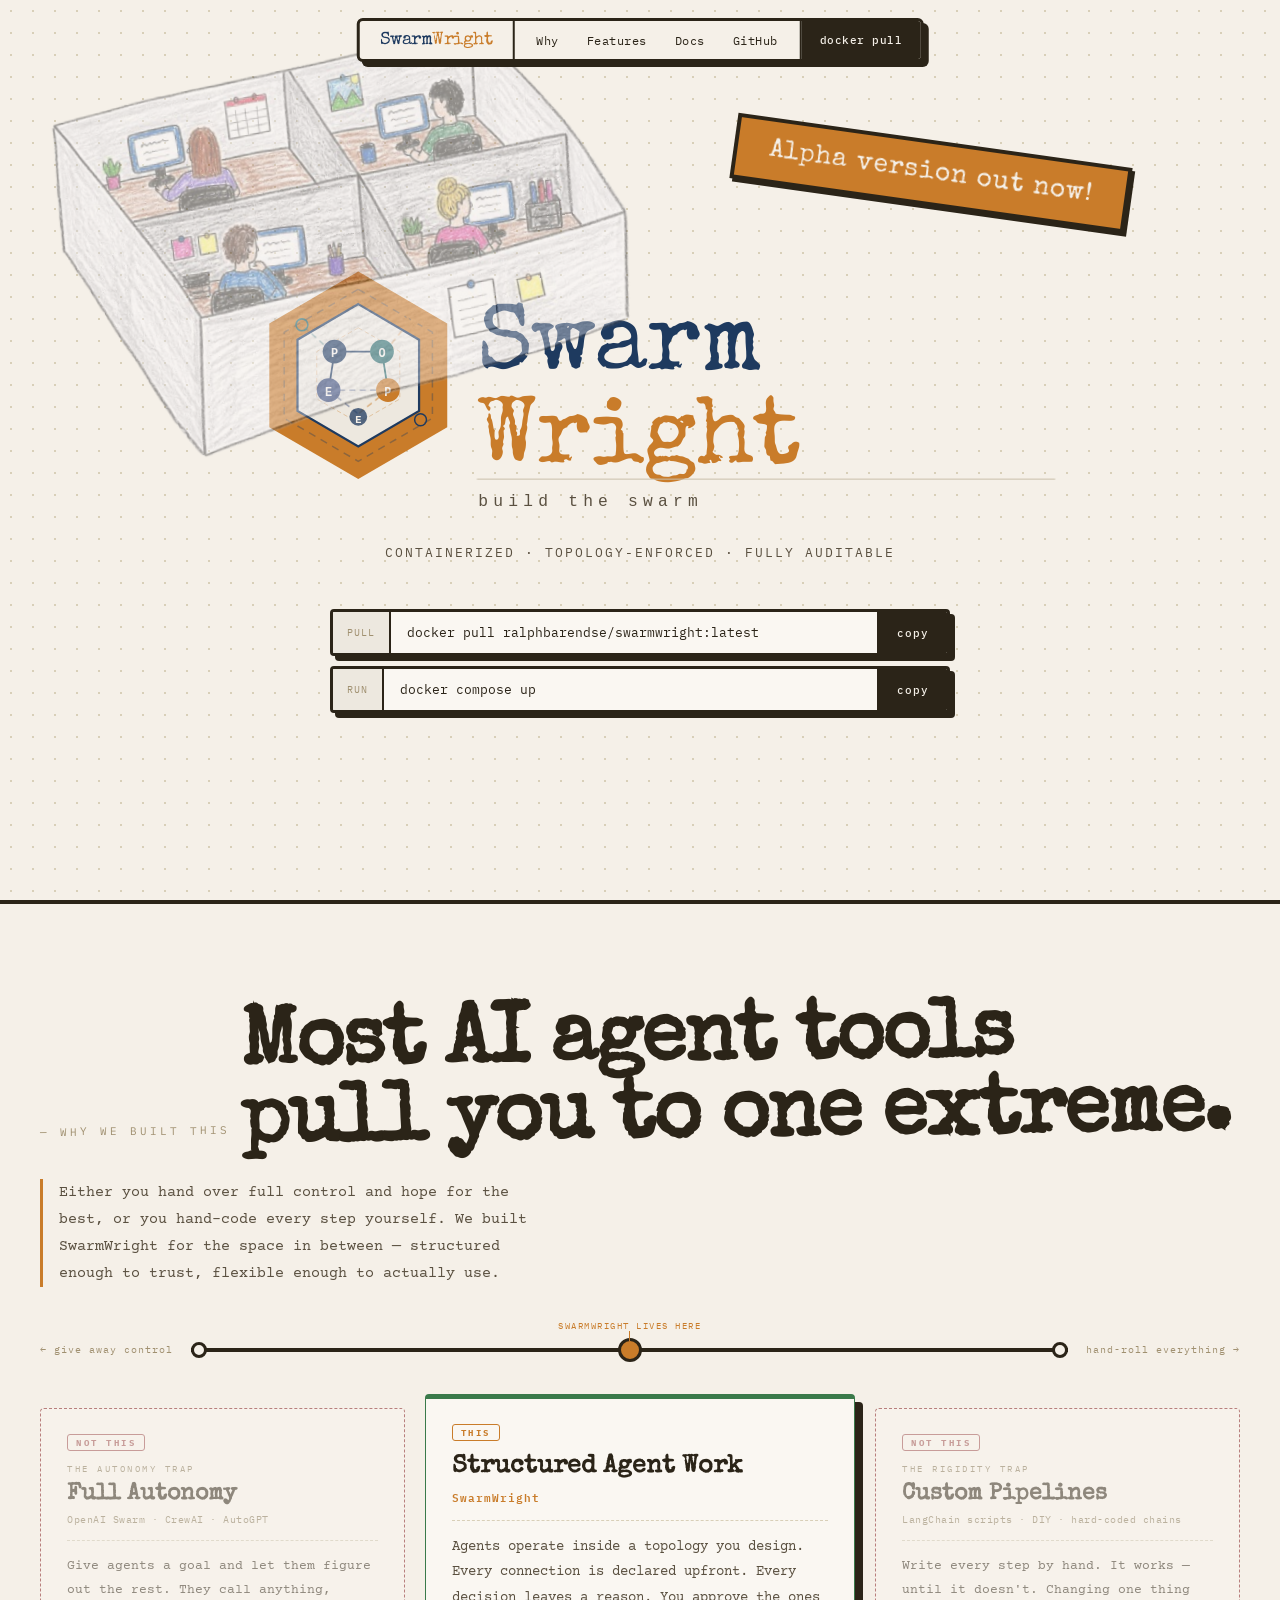
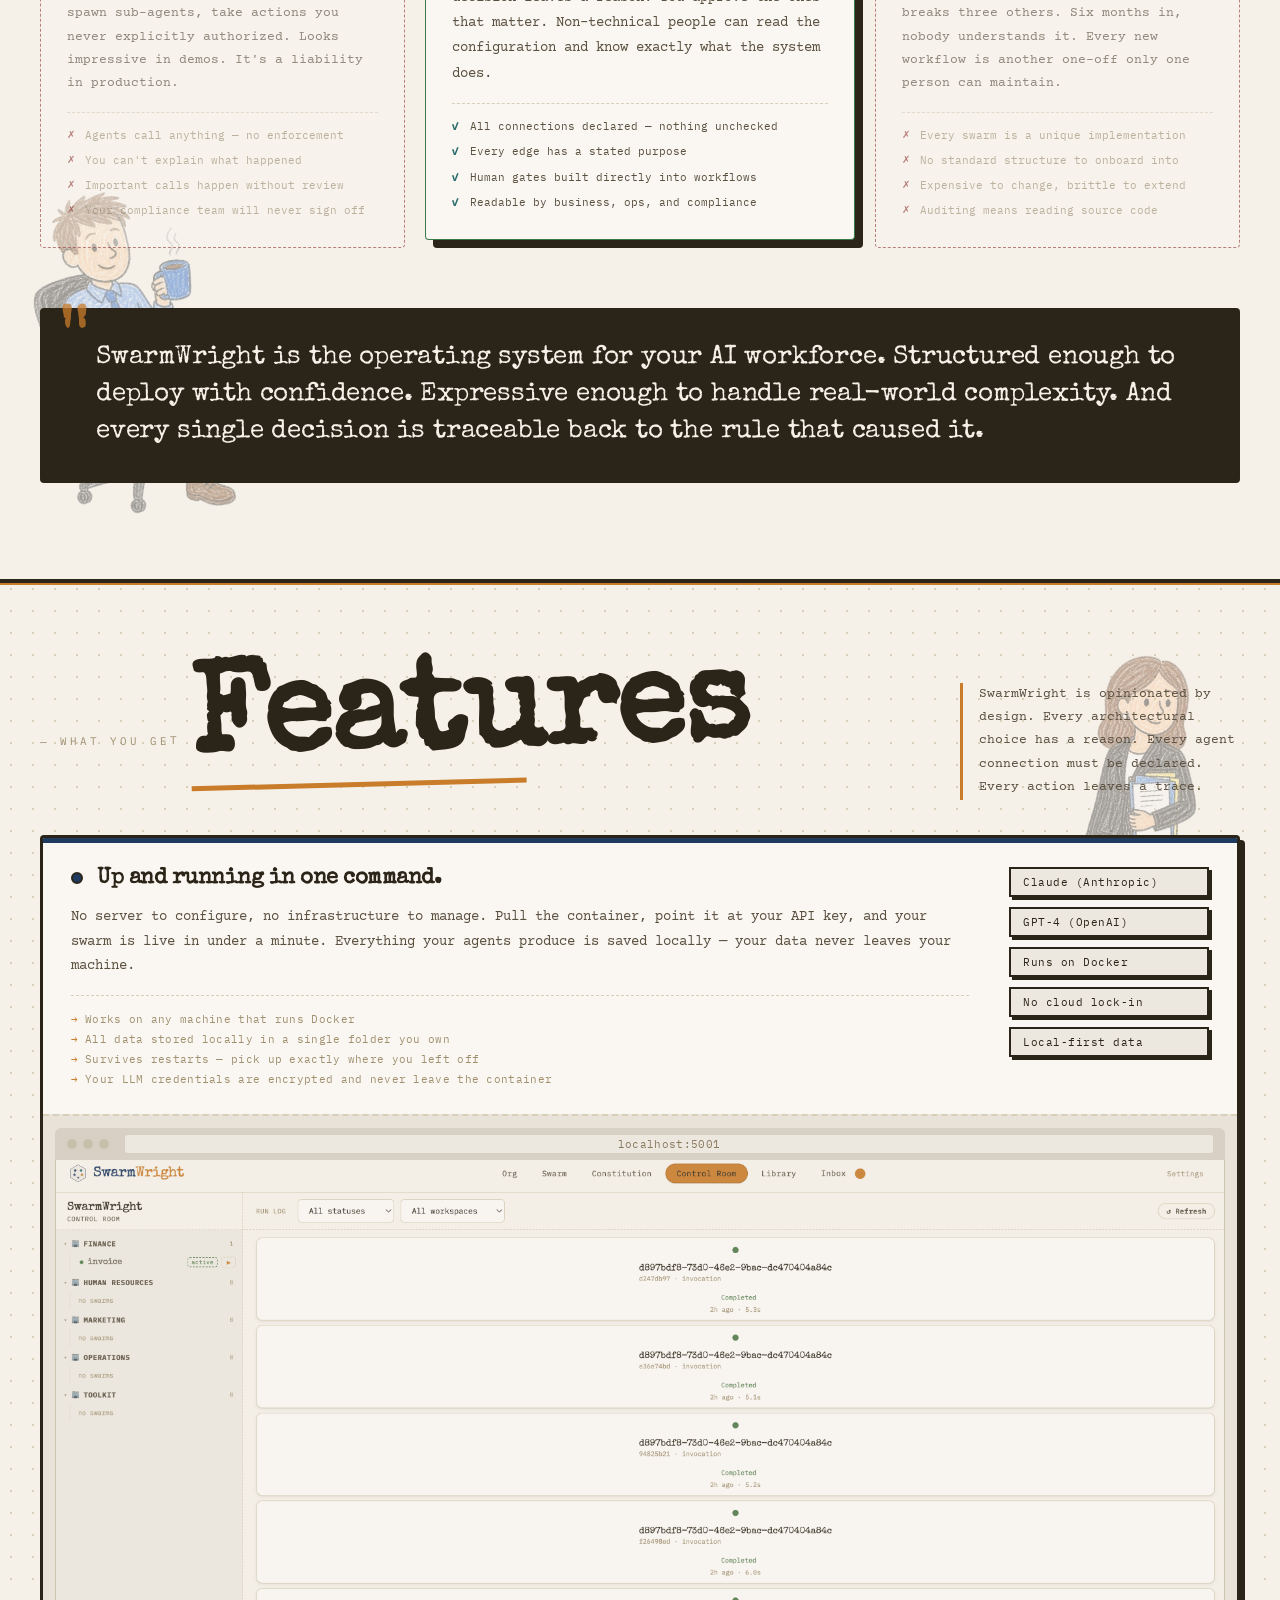
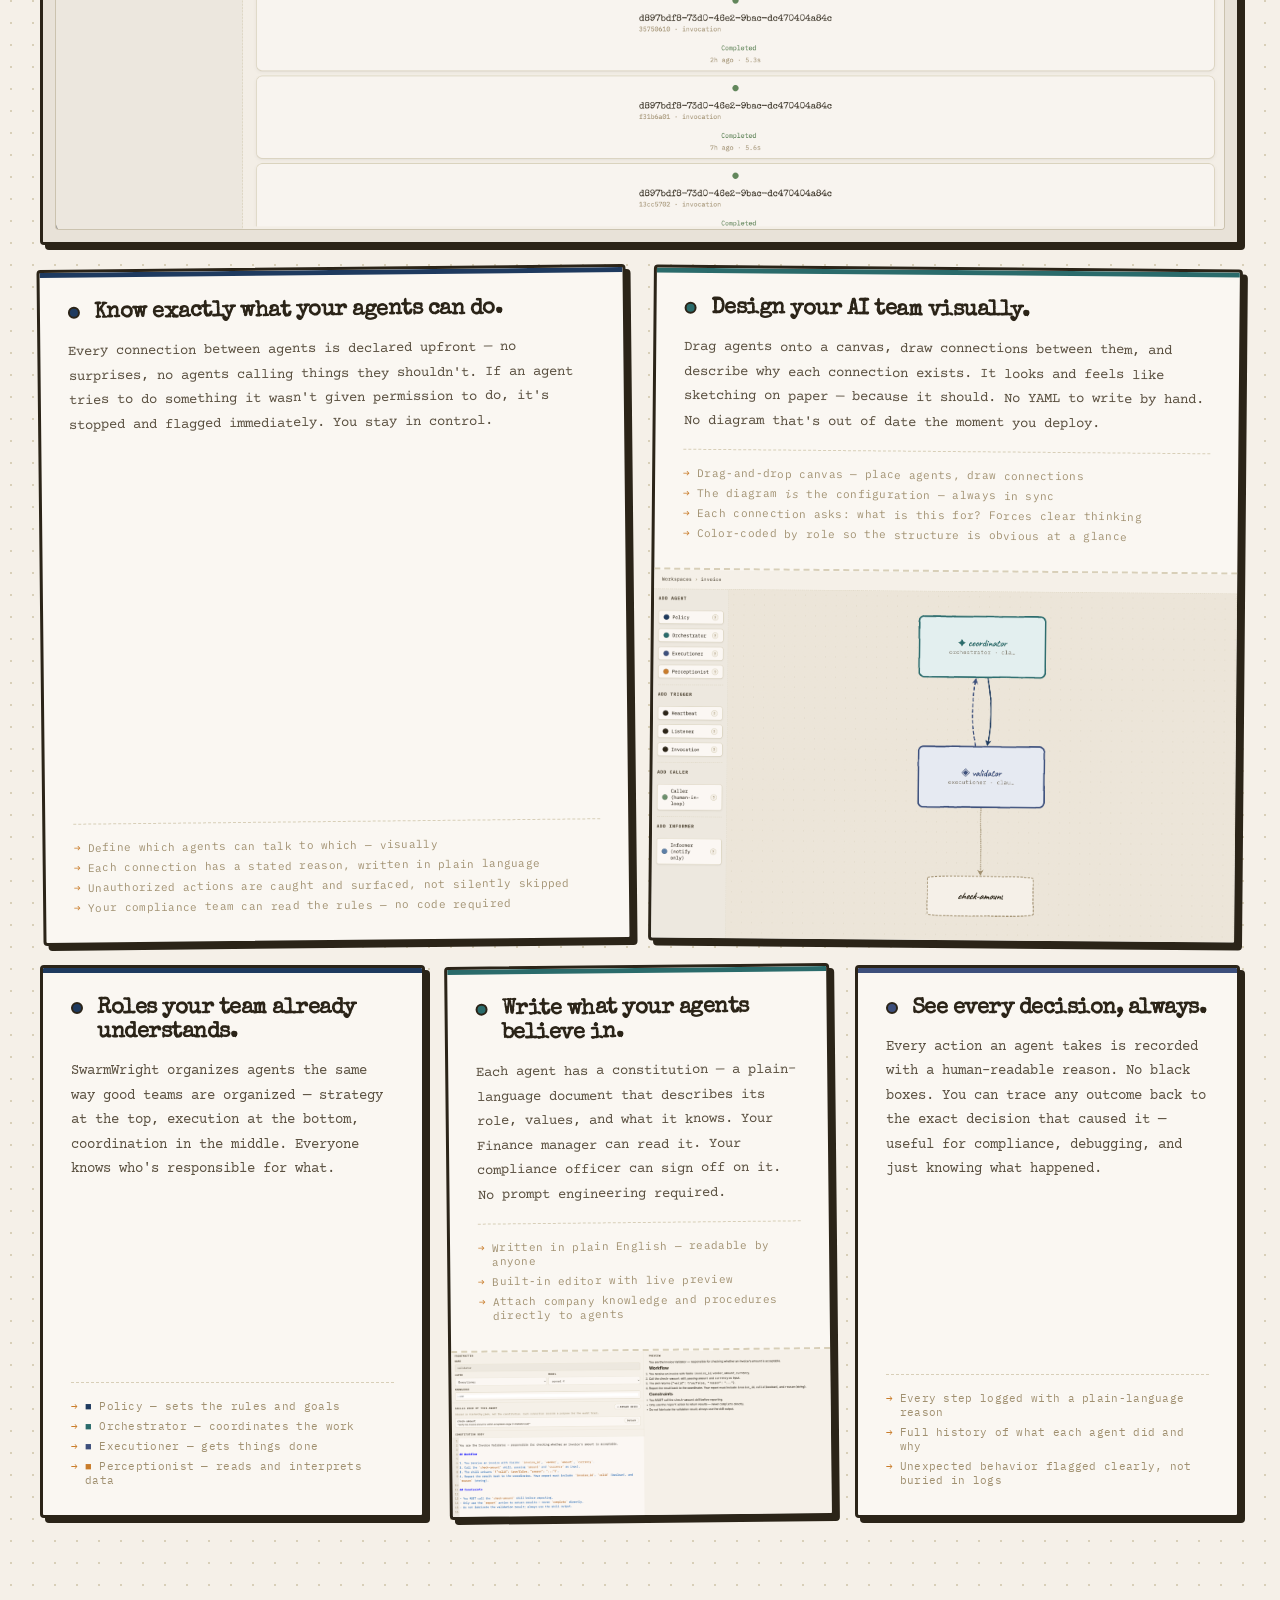
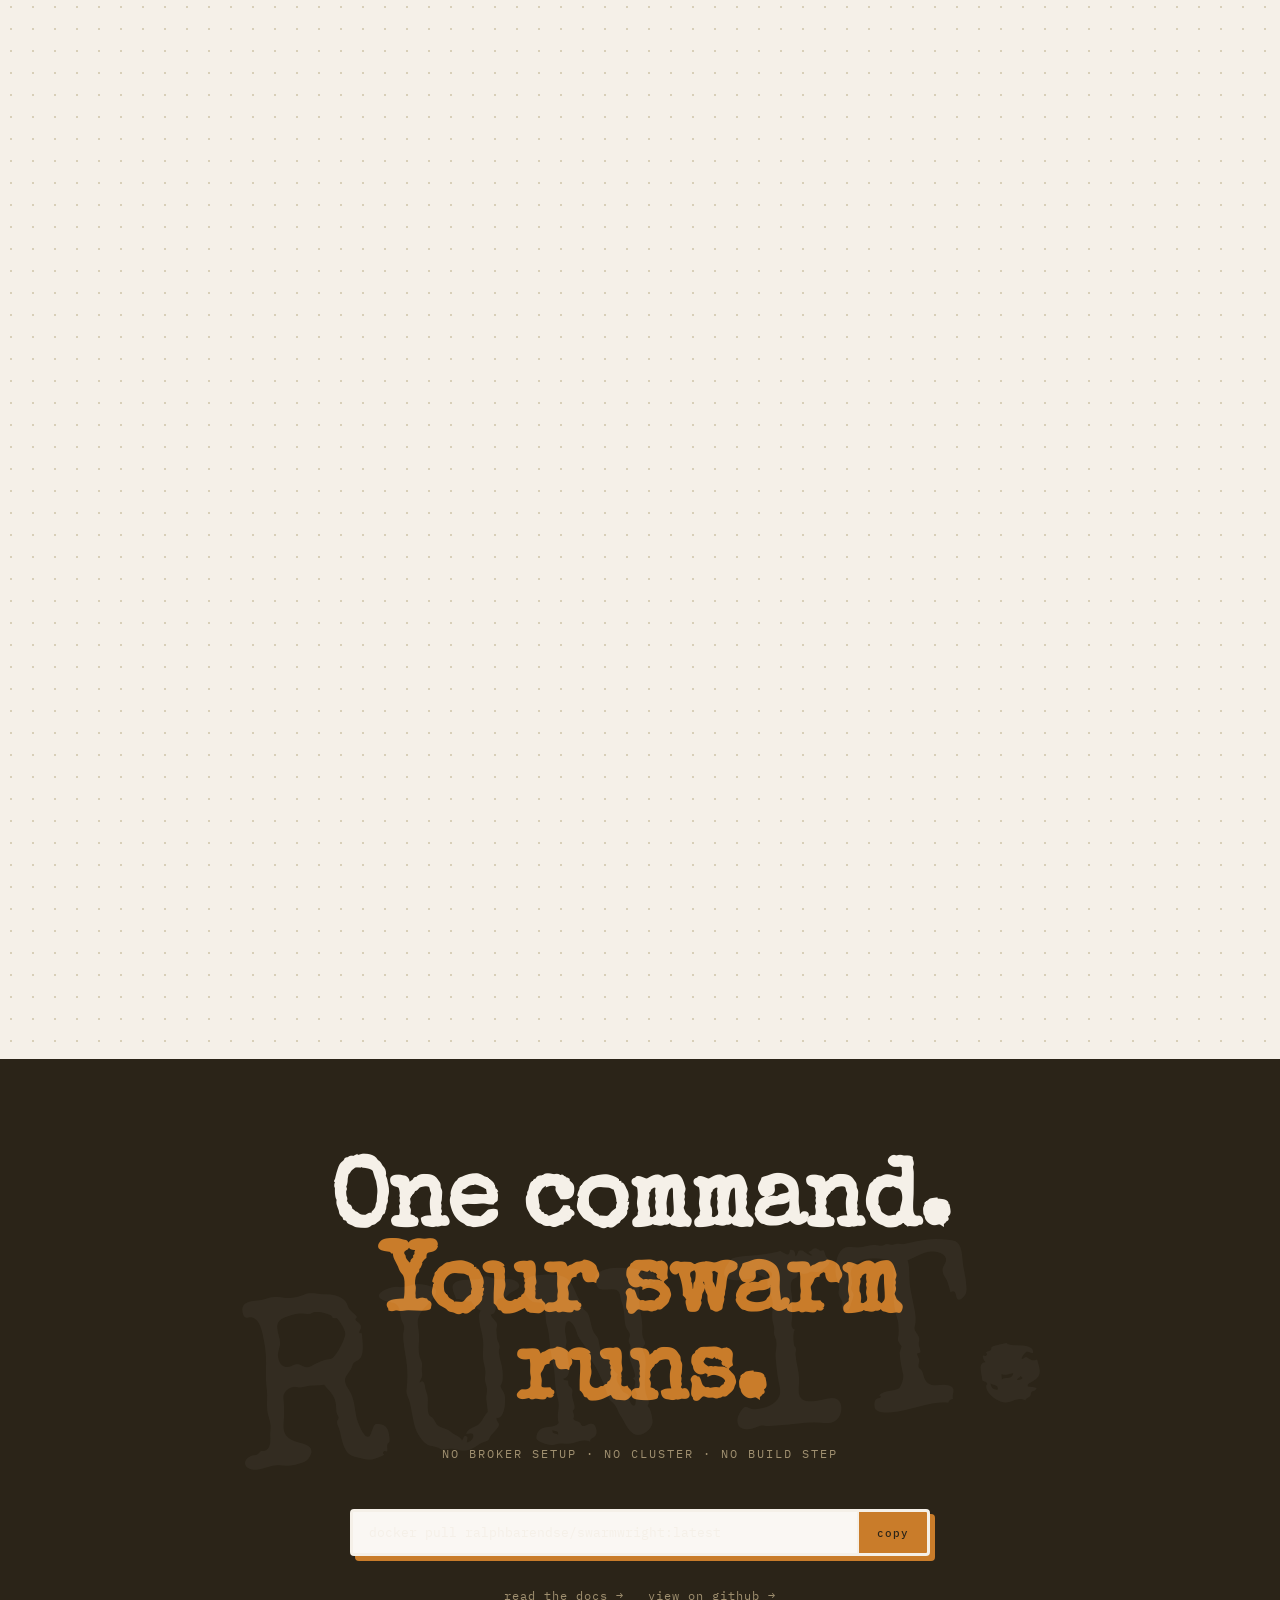
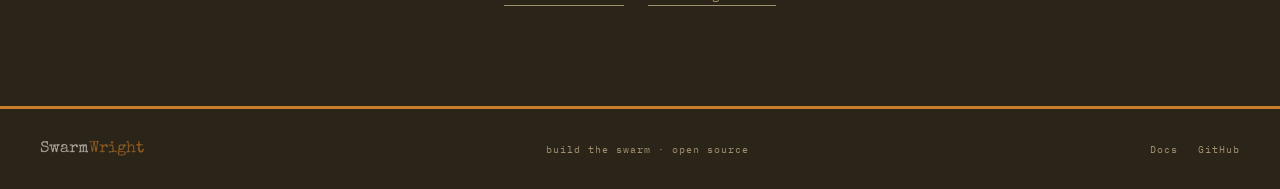
==== landingpage_swarmwright/index.html @ 3555fce5 "Add website links to README, update canonical URLs to swarmwright.com" ====
<!DOCTYPE html>
<html lang="en">
<head>
  <meta charset="UTF-8">
  <meta name="viewport" content="width=device-width, initial-scale=1.0">
  <title>SwarmWright — Build the Swarm</title>
  <meta name="description" content="SwarmWright is a self-hosted multi-agent AI platform with topology-enforced agent graphs, human-in-the-loop approvals, and full audit trails. One Docker command to get started.">

  <!-- Canonical -->
  <link rel="canonical" href="https://www.swarmwright.com/">

  <!-- Open Graph -->
  <meta property="og:type" content="website">
  <meta property="og:url" content="https://www.swarmwright.com/">
  <meta property="og:title" content="SwarmWright — Build the Swarm">
  <meta property="og:description" content="Self-hosted multi-agent AI orchestration. Topology-enforced, fully auditable, human-in-the-loop. One Docker command to get started.">
  <meta property="og:image" content="https://raw.githubusercontent.com/ralphbarendse/swarmwright/main/banner.png">

  <!-- Twitter Card -->
  <meta name="twitter:card" content="summary_large_image">
  <meta name="twitter:title" content="SwarmWright — Build the Swarm">
  <meta name="twitter:description" content="Self-hosted multi-agent AI orchestration. Topology-enforced, fully auditable, human-in-the-loop. One Docker command to get started.">
  <meta name="twitter:image" content="https://raw.githubusercontent.com/ralphbarendse/swarmwright/main/banner.png">

  <!-- Structured data -->
  <script type="application/ld+json">
  {
    "@context": "https://schema.org",
    "@type": "SoftwareApplication",
    "name": "SwarmWright",
    "applicationCategory": "DeveloperApplication",
    "operatingSystem": "Linux, macOS, Windows",
    "description": "Self-hosted multi-agent AI orchestration platform with topology-enforced agent graphs, human-in-the-loop approvals, and full audit trails.",
    "url": "https://github.com/ralphbarendse/swarmwright",
    "offers": { "@type": "Offer", "price": "0", "priceCurrency": "USD" }
  }
  </script>

  <link rel="icon" type="image/x-icon" href="favicon.ico">
  <link rel="icon" type="image/svg+xml" href="favicon.svg">
  <link rel="stylesheet" href="style.css">
</head>
<body>

<!-- ── Floating Navbar ──────────────────────────────────────────────── -->
<nav class="navbar" id="navbar">
  <div class="nav-logo">Swarm<span>Wright</span></div>
  <div class="nav-links">
    <a href="#why">Why</a>
    <a href="#features">Features</a>
    <a href="docs.html">Docs</a>
    <a href="https://github.com/ralphbarendse/swarmwright" target="_blank">GitHub</a>
  </div>
  <div class="nav-cta">
    <button class="btn-nav" id="nav-pull-btn">docker pull</button>
  </div>
</nav>

<!-- ── Hero ─────────────────────────────────────────────────────────── -->
<section class="hero" id="top">

  <!-- Crayon office worker — hero -->
  <img class="section-char char-hero" src="img/crayon-1.png" alt="" aria-hidden="true">

  <div class="hero-stamp">Alpha version out now!</div>

  <!-- Animated Logo (inline from swarmwright_logo_animated.html) -->
  <div class="hero-logo">
    <svg width="100%" viewBox="0 0 580 200" xmlns="http://www.w3.org/2000/svg" overflow="visible">

      <!-- Emblem group centered at 100,100 -->
      <g transform="translate(100,100)">
        <polygon class="hex-glow" points="0,-70 60,-35 60,35 0,70 -60,35 -60,-35" fill="#c97c2a"/>
        <polygon class="hex-outer" points="0,-58 50,-29 50,29 0,58 -50,29 -50,-29" fill="none" stroke="#1e3a5f" stroke-width="1" stroke-dasharray="5 4" opacity="0.35"/>
        <polygon points="0,-48 41,-24 41,24 0,48 -41,24 -41,-24" fill="#ede8df" stroke="#1e3a5f" stroke-width="1.5"/>
        <polygon class="hex-inner" points="0,-32 28,-16 28,16 0,32 -28,16 -28,-16" fill="none" stroke="#c97c2a" stroke-width="0.6" stroke-dasharray="3 2" opacity="0.4"/>

        <!-- Solid authority edges -->
        <line class="edge-solid e1" x1="-16" y1="-16" x2="16" y2="-16" stroke="#1e3a5f" stroke-width="1.2"/>
        <line class="edge-solid e2" x1="-16" y1="-16" x2="-20" y2="10" stroke="#1e3a5f" stroke-width="1.2"/>
        <line class="edge-solid e3" x1="16" y1="-16" x2="20" y2="10" stroke="#2a6b6b" stroke-width="1.2"/>
        <!-- Dashed consultation edges -->
        <line class="edge-dashed e4" x1="-20" y1="10" x2="20" y2="10" stroke="#3d4f7c" stroke-width="0.8"/>
        <line class="edge-dashed e5" x1="-20" y1="10" x2="0" y2="26" stroke="#3d4f7c" stroke-width="0.8"/>
        <line class="edge-dashed e6" x1="20" y1="10" x2="0" y2="26" stroke="#c97c2a" stroke-width="0.8"/>
        <line class="edge-dashed e7" x1="18" y1="-16" x2="36" y2="-38" stroke="#c97c2a" stroke-width="0.7" opacity="0.6"/>
        <line class="edge-dashed e8" x1="-18" y1="-16" x2="-36" y2="-32" stroke="#2a6b6b" stroke-width="0.7" opacity="0.6"/>

        <!-- Agent nodes -->
        <g><circle class="node-ring" cx="-16" cy="-16" r="8" fill="#1e3a5f"/>
        <text x="-16" y="-12" text-anchor="middle" fill="#f5f0e8" font-size="8" font-family="'Courier New',monospace" font-weight="700">P</text></g>

        <g><circle class="node-ring" cx="16" cy="-16" r="8" fill="#2a6b6b"/>
        <text x="16" y="-12" text-anchor="middle" fill="#f5f0e8" font-size="8" font-family="'Courier New',monospace" font-weight="700">O</text></g>

        <g><circle class="node-ring" cx="-20" cy="10" r="8" fill="#3d4f7c"/>
        <text x="-20" y="14" text-anchor="middle" fill="#f5f0e8" font-size="8" font-family="'Courier New',monospace" font-weight="700">E</text></g>

        <g><circle class="node-ring" cx="20" cy="10" r="8" fill="#c97c2a"/>
        <text x="20" y="14" text-anchor="middle" fill="#f5f0e8" font-size="8" font-family="'Courier New',monospace" font-weight="700">P</text></g>

        <g><circle class="node-ring" cx="0" cy="28" r="6" fill="#1e3a5f" opacity="0.75"/>
        <text x="0" y="32" text-anchor="middle" fill="#f5f0e8" font-size="7" font-family="'Courier New',monospace" font-weight="700">E</text></g>

        <!-- Satellite nodes -->
        <circle class="satellite" cx="38" cy="-40" r="5" fill="none" stroke="#c97c2a" stroke-width="1.3"/>
        <circle class="satellite" cx="-38" cy="-34" r="4" fill="none" stroke="#2a6b6b" stroke-width="1.1"/>
        <circle class="satellite" cx="42" cy="30" r="4" fill="none" stroke="#1e3a5f" stroke-width="1"/>
      </g>

      <!-- Wordmark -->
      <text class="text-swarm" x="180" y="95" font-family="'Special Elite','Courier New',serif" font-size="64" fill="#1e3a5f" letter-spacing="-1">Swarm</text>
      <text class="text-wright" x="180" y="158" font-family="'Special Elite','Courier New',serif" font-size="64" fill="#c97c2a" letter-spacing="-1">Wright</text>

      <!-- Divider -->
      <line class="divider-line" x1="180" y1="170" x2="570" y2="170" stroke="#c8bfaa" stroke-width="0.75"/>

      <!-- Tagline -->
      <text class="text-tag" x="181" y="188" font-family="'Courier New',monospace" font-size="11" fill="#5a5040" letter-spacing="3.5">build the swarm</text>

      <!-- Version badge -->

    </svg>
  </div>

  <h1 class="sr-only">SwarmWright — Self-hosted multi-agent AI orchestration</h1>

  <!-- Tagline -->
  <p class="hero-sub">containerized · topology-enforced · fully auditable</p>

  <!-- Docker pull commands -->
  <div class="pull-block">
    <div class="pull-row">
      <span class="pull-label">pull</span>
      <code class="pull-code" id="cmd-pull">docker pull ralphbarendse/swarmwright:latest</code>
      <button class="copy-btn" data-target="cmd-pull">copy</button>
    </div>
    <div class="pull-row">
      <span class="pull-label">run</span>
      <code class="pull-code" id="cmd-run">docker compose up</code>
      <button class="copy-btn" data-target="cmd-run">copy</button>
    </div>
  </div>

</section>

<div class="section-divider"></div>

<!-- ── Why SwarmWright ───────────────────────────────────────────────── -->
<section class="why-section" id="why">
  <!-- Crayon office worker — why section -->
  <img class="section-char char-why" src="img/crayon-2.png" alt="" aria-hidden="true">
  <div class="why-inner">

    <div class="why-header">
      <span class="section-eyebrow">— why we built this</span>
      <h2 class="why-headline">Most AI agent tools<br>pull you to one extreme.</h2>
      <p class="why-intro">Either you hand over full control and hope for the best, or you hand-code every step yourself. We built SwarmWright for the space in between — structured enough to trust, flexible enough to actually use.</p>
    </div>

    <!-- Spectrum indicator -->
    <div class="why-spectrum">
      <span class="spectrum-end-label">← give away control</span>
      <div class="spectrum-track">
        <div class="spectrum-node sn-left"></div>
        <div class="spectrum-node sn-mid">
          <span class="sn-mid-label">SwarmWright lives here</span>
        </div>
        <div class="spectrum-node sn-right"></div>
      </div>
      <span class="spectrum-end-label">hand-roll everything →</span>
    </div>

    <!-- Three-column comparison -->
    <div class="why-cols">

      <div class="why-col why-ghost">
        <div class="why-not-banner">not this</div>
        <div class="why-col-tag">The autonomy trap</div>
        <h3 class="why-col-h">Full Autonomy</h3>
        <div class="why-col-sub">OpenAI Swarm · CrewAI · AutoGPT</div>
        <p class="why-col-p">Give agents a goal and let them figure out the rest. They call anything, spawn sub-agents, take actions you never explicitly authorized. Looks impressive in demos. It's a liability in production.</p>
        <ul class="why-list why-list-bad">
          <li>Agents call anything — no enforcement</li>
          <li>You can't explain what happened</li>
          <li>Important calls happen without review</li>
          <li>Your compliance team will never sign off</li>
        </ul>
      </div>

      <div class="why-col why-us">
        <div class="why-col-tag-us">this</div>
        <h3 class="why-col-h-us">Structured Agent Work</h3>
        <div class="why-col-sub-us">SwarmWright</div>
        <p class="why-col-p-us">Agents operate inside a topology you design. Every connection is declared upfront. Every decision leaves a reason. You approve the ones that matter. Non-technical people can read the configuration and know exactly what the system does.</p>
        <ul class="why-list why-list-good">
          <li>All connections declared — nothing unchecked</li>
          <li>Every edge has a stated purpose</li>
          <li>Human gates built directly into workflows</li>
          <li>Readable by business, ops, and compliance</li>
        </ul>
      </div>

      <div class="why-col why-ghost">
        <div class="why-not-banner">not this</div>
        <div class="why-col-tag">The rigidity trap</div>
        <h3 class="why-col-h">Custom Pipelines</h3>
        <div class="why-col-sub">LangChain scripts · DIY · hard-coded chains</div>
        <p class="why-col-p">Write every step by hand. It works — until it doesn't. Changing one thing breaks three others. Six months in, nobody understands it. Every new workflow is another one-off only one person can maintain.</p>
        <ul class="why-list why-list-bad">
          <li>Every swarm is a unique implementation</li>
          <li>No standard structure to onboard into</li>
          <li>Expensive to change, brittle to extend</li>
          <li>Auditing means reading source code</li>
        </ul>
      </div>

    </div>

    <div class="why-callout">
      <span class="why-quote-mark">"</span>
      <p>SwarmWright is the operating system for your AI workforce. Structured enough to deploy with confidence. Expressive enough to handle real-world complexity. And every single decision is traceable back to the rule that caused it.</p>
    </div>

  </div>
</section>

<div class="section-divider"></div>

<!-- ── Features Section ─────────────────────────────────────────────── -->
<section class="features" id="features">
  <!-- Crayon office worker — features section -->
  <img class="section-char char-features" src="img/crayon-3.png" alt="" aria-hidden="true">

  <div class="features-header">
    <span class="section-eyebrow">— what you get</span>
    <h2 class="section-title">Features</h2>
    <p class="features-intro">
      SwarmWright is opinionated by design. Every architectural choice has a reason.
      Every agent connection must be declared. Every action leaves a trace.
    </p>
  </div>

  <div class="features-grid">

    <!-- 1. Up and running in one command — full width, hero feature -->
    <div class="feature-card feat-full feat-reveal">
      <div class="card-accent-bar accent-navy"></div>
      <div class="card-inner">
        <div class="card-body">
          <div class="card-header">
            <div class="card-dot dot-navy"></div>
            <h3 class="card-title">Up and running in one command.</h3>
          </div>
          <p class="card-desc">
            No server to configure, no infrastructure to manage. Pull the container, point it at your
            API key, and your swarm is live in under a minute. Everything your agents produce is saved
            locally — your data never leaves your machine.
          </p>
          <ul class="card-points">
            <li>Works on any machine that runs Docker</li>
            <li>All data stored locally in a single folder you own</li>
            <li>Survives restarts — pick up exactly where you left off</li>
            <li>Your LLM credentials are encrypted and never leave the container</li>
          </ul>
        </div>
        <div class="card-aside">
          <div class="stack-badge">Claude (Anthropic)</div>
          <div class="stack-badge">GPT-4 (OpenAI)</div>
          <div class="stack-badge">Runs on Docker</div>
          <div class="stack-badge">No cloud lock-in</div>
          <div class="stack-badge">Local-first data</div>
        </div>
      </div>
      <figure class="feat-screenshot feat-screenshot-framed">
        <div class="browser-chrome">
          <span class="bc-dot"></span><span class="bc-dot"></span><span class="bc-dot"></span>
          <span class="bc-url">localhost:5001</span>
        </div>
        <div class="browser-body">
          <img src="img/up-and-running.png" alt="SwarmWright up and running screenshot">
        </div>
      </figure>
    </div>

    <!-- 2. Know exactly what your agents can do -->
    <div class="feature-card feat-half tilt-neg feat-reveal">
      <div class="card-accent-bar accent-navy"></div>
      <div class="card-inner">
        <div class="card-header">
          <div class="card-dot dot-navy"></div>
          <h3 class="card-title">Know exactly what your agents can do.</h3>
        </div>
        <p class="card-desc">
          Every connection between agents is declared upfront — no surprises, no agents calling things
          they shouldn't. If an agent tries to do something it wasn't given permission to do,
          it's stopped and flagged immediately. You stay in control.
        </p>
        <ul class="card-points">
          <li>Define which agents can talk to which — visually</li>
          <li>Each connection has a stated reason, written in plain language</li>
          <li>Unauthorized actions are caught and surfaced, not silently skipped</li>
          <li>Your compliance team can read the rules — no code required</li>
        </ul>
      </div>
    </div>

    <!-- 3. Design your AI team visually -->
    <div class="feature-card feat-half tilt-pos feat-reveal">
      <div class="card-accent-bar accent-teal"></div>
      <div class="card-inner">
        <div class="card-header">
          <div class="card-dot dot-teal"></div>
          <h3 class="card-title">Design your AI team visually.</h3>
        </div>
        <p class="card-desc">
          Drag agents onto a canvas, draw connections between them, and describe why each connection
          exists. It looks and feels like sketching on paper — because it should. No YAML to write
          by hand. No diagram that's out of date the moment you deploy.
        </p>
        <ul class="card-points">
          <li>Drag-and-drop canvas — place agents, draw connections</li>
          <li>The diagram <em>is</em> the configuration — always in sync</li>
          <li>Each connection asks: what is this for? Forces clear thinking</li>
          <li>Color-coded by role so the structure is obvious at a glance</li>
        </ul>
      </div>
      <figure class="feat-screenshot">
        <img src="img/swarm-canvas.png" alt="Swarm canvas screenshot">
      </figure>
    </div>

    <!-- 4. Roles your team already understands -->
    <div class="feature-card feat-third feat-reveal">
      <div class="card-accent-bar accent-navy"></div>
      <div class="card-inner">
        <div class="card-header">
          <div class="card-dot dot-navy"></div>
          <h3 class="card-title">Roles your team already understands.</h3>
        </div>
        <p class="card-desc">
          SwarmWright organizes agents the same way good teams are organized — strategy at the top,
          execution at the bottom, coordination in the middle. Everyone knows who's responsible for what.
        </p>
        <ul class="card-points">
          <li><span style="color:#1e3a5f;font-weight:700">■</span> Policy — sets the rules and goals</li>
          <li><span style="color:#2a6b6b;font-weight:700">■</span> Orchestrator — coordinates the work</li>
          <li><span style="color:#3d4f7c;font-weight:700">■</span> Executioner — gets things done</li>
          <li><span style="color:#c97c2a;font-weight:700">■</span> Perceptionist — reads and interprets data</li>
        </ul>
      </div>
    </div>

    <!-- 5. Write what your agents believe in -->
    <div class="feature-card feat-third tilt-neg feat-reveal">
      <div class="card-accent-bar accent-teal"></div>
      <div class="card-inner">
        <div class="card-header">
          <div class="card-dot dot-teal"></div>
          <h3 class="card-title">Write what your agents believe in.</h3>
        </div>
        <p class="card-desc">
          Each agent has a constitution — a plain-language document that describes its role,
          values, and what it knows. Your Finance manager can read it. Your compliance officer
          can sign off on it. No prompt engineering required.
        </p>
        <ul class="card-points">
          <li>Written in plain English — readable by anyone</li>
          <li>Built-in editor with live preview</li>
          <li>Attach company knowledge and procedures directly to agents</li>
        </ul>
      </div>
      <figure class="feat-screenshot">
        <img src="img/constitution.png" alt="Constitution editor screenshot">
      </figure>
    </div>

    <!-- 6. See every decision, always -->
    <div class="feature-card feat-third feat-reveal">
      <div class="card-accent-bar accent-slate"></div>
      <div class="card-inner">
        <div class="card-header">
          <div class="card-dot dot-slate"></div>
          <h3 class="card-title">See every decision, always.</h3>
        </div>
        <p class="card-desc">
          Every action an agent takes is recorded with a human-readable reason. No black boxes.
          You can trace any outcome back to the exact decision that caused it —
          useful for compliance, debugging, and just knowing what happened.
        </p>
        <ul class="card-points">
          <li>Every step logged with a plain-language reason</li>
          <li>Full history of what each agent did and why</li>
          <li>Unexpected behavior flagged clearly, not buried in logs</li>
        </ul>
      </div>
    </div>

    <!-- 7. Give your agents superpowers, safely -->
    <div class="feature-card feat-quarter feat-reveal">
      <div class="card-accent-bar accent-amber"></div>
      <div class="card-inner">
        <div class="card-header">
          <div class="card-dot dot-amber"></div>
          <h3 class="card-title">Give your agents superpowers, safely.</h3>
        </div>
        <p class="card-desc">
          Agents can run Python scripts, query databases, call external APIs, and process files —
          but always in a secure sandbox. A misbehaving script can't take down your whole system.
          You decide what tools are available and to whom.
        </p>
        <ul class="card-points">
          <li>Write custom tools in Python and attach them to agents</li>
          <li>Each tool runs in isolation — nothing can escape the sandbox</li>
          <li>Tools are reusable across the whole organization</li>
          <li>Permissions are explicit — no tool runs without being declared</li>
        </ul>
      </div>
    </div>

    <!-- 8. Stay in control when it matters -->
    <div class="feature-card feat-quarter tilt-pos feat-reveal">
      <div class="card-accent-bar accent-slate"></div>
      <div class="card-inner">
        <div class="card-header">
          <div class="card-dot dot-slate"></div>
          <h3 class="card-title">Stay in control when it matters.</h3>
        </div>
        <p class="card-desc">
          Agents know when a decision is too important to make alone. They pause and send it to
          your inbox. You approve, reject, or add context — and the work continues from exactly
          where it stopped. You're never out of the loop.
        </p>
        <ul class="card-points">
          <li>Agents ask before acting on high-stakes decisions</li>
          <li>Inbox for approvals with full context attached</li>
          <li>Work resumes from the exact point it paused</li>
        </ul>
      </div>
      <figure class="feat-screenshot">
        <img src="img/human-in-the-loop.png" alt="Human in the loop inbox screenshot">
      </figure>
    </div>

    <!-- 9. Use the AI model you trust -->
    <div class="feature-card feat-third feat-reveal">
      <div class="card-accent-bar accent-slate"></div>
      <div class="card-inner">
        <div class="card-header">
          <div class="card-dot dot-slate"></div>
          <h3 class="card-title">Use the AI model you trust.</h3>
        </div>
        <p class="card-desc">
          Bring your own Anthropic or OpenAI key. Switch providers without rebuilding anything.
          Your credentials are encrypted and stored locally — never sent to a third party.
          Different swarms can run on different models.
        </p>
        <ul class="card-points">
          <li>Works with Claude (Anthropic) and GPT-4 (OpenAI)</li>
          <li>Switch models from the Settings screen — no code changes</li>
          <li>API keys encrypted and stored locally</li>
        </ul>
      </div>
    </div>

    <!-- 10. Share knowledge across your whole team -->
    <div class="feature-card feat-third tilt-neg feat-reveal">
      <div class="card-accent-bar accent-teal"></div>
      <div class="card-inner">
        <div class="card-header">
          <div class="card-dot dot-teal"></div>
          <h3 class="card-title">Share knowledge across your whole team.</h3>
        </div>
        <p class="card-desc">
          Upload documents, procedures, and reference material once — and make them available
          to any agent that needs them. Company-wide policies, department rules, or workflow-specific
          context: everything is organized and stays up to date.
        </p>
        <ul class="card-points">
          <li>Company-wide documents available to all agents</li>
          <li>Department-level rules scoped to the right teams</li>
          <li>Workflow-specific context kept private to one swarm</li>
        </ul>
      </div>
    </div>

    <!-- 11. Watch your swarm work in real time -->
    <div class="feature-card feat-third feat-reveal">
      <div class="card-accent-bar accent-amber"></div>
      <div class="card-inner">
        <div class="card-header">
          <div class="card-dot dot-amber"></div>
          <h3 class="card-title">Watch your swarm work in real time.</h3>
        </div>
        <p class="card-desc">
          A live dashboard shows every agent action as it happens. See which agent is working,
          what it's doing, and how long it's taking. Catch problems the moment they appear —
          not hours later when someone notices something went wrong.
        </p>
        <ul class="card-points">
          <li>Live feed of every agent action as it happens</li>
          <li>Full history of every past run, searchable and filterable</li>
          <li>Problems are flagged immediately with context</li>
        </ul>
      </div>
      
    </div>

  </div><!-- /features-grid -->
</section>

<div class="section-divider"></div>

<!-- ── CTA Section ───────────────────────────────────────────────────── -->
<section class="cta-section">
  <div class="cta-inner">
    <h2 class="cta-title">One command.<br><em>Your swarm runs.</em></h2>
    <p class="cta-sub">no broker setup · no cluster · no build step</p>
    <div class="cta-pull pull-row">
      <code class="pull-code" id="cta-cmd">docker pull ralphbarendse/swarmwright:latest</code>
      <button class="copy-btn" data-target="cta-cmd">copy</button>
    </div>
    <div class="cta-links">
      <a href="docs.html" class="cta-link">read the docs →</a>
      <a href="https://github.com/ralphbarendse/swarmwright" class="cta-link" target="_blank">view on github →</a>
    </div>
  </div>
</section>

<!-- ── Footer ────────────────────────────────────────────────────────── -->
<footer class="footer">
  <div class="footer-brand">Swarm<span>Wright</span></div>
  <div class="footer-copy">build the swarm · open source</div>
  <div class="footer-links">
    <a href="docs.html">Docs</a>
    <a href="https://github.com/ralphbarendse/swarmwright" target="_blank">GitHub</a>
  </div>
</footer>

<script src="app.js"></script>
</body>
</html>
---- landingpage_swarmwright/style.css ----
@import url('https://fonts.googleapis.com/css2?family=Special+Elite&family=Courier+Prime:wght@400;700&family=IBM+Plex+Mono:wght@400;500&family=Inter:wght@400;500;600&display=swap');

.sr-only { position:absolute;width:1px;height:1px;padding:0;margin:-1px;overflow:hidden;clip:rect(0,0,0,0);white-space:nowrap;border:0; }

/* ── Variables ──────────────────────────────────────────────────────── */
:root {
  --parchment:   #f5f0e8;
  --panel:       #ede8df;
  --card:        #faf7f2;
  --cream-deep:  #e6dfcf;
  --cream-line:  #d8cfb8;
  --ink:         #2b2418;
  --ink-soft:    #5a5040;
  --ink-faint:   #a09070;
  --navy:        #1e3a5f;
  --teal:        #2a6b6b;
  --slate:       #3d4f7c;
  --amber:       #c97c2a;
  --mustard:     #d99a3f;

  --border-heavy: 3px solid var(--ink);
  --hard-shadow:  5px 5px 0 var(--ink);
  --hard-shadow-lg: 8px 8px 0 var(--ink);
  --hard-shadow-sm: 3px 3px 0 var(--ink);

  --font-display: 'Special Elite', 'Courier Prime', Georgia, serif;
  --font-mono:    'IBM Plex Mono', 'Courier Prime', monospace;
  --font-serif:   'Courier Prime', Georgia, serif;
  --font-sans:    'Inter', system-ui, sans-serif;
}

/* ── Reset ──────────────────────────────────────────────────────────── */
*, *::before, *::after { box-sizing: border-box; margin: 0; padding: 0; }

html { scroll-behavior: smooth; }

body {
  font-family: var(--font-serif);
  background-color: var(--parchment);
  background-image: radial-gradient(circle, var(--cream-line) 1.2px, transparent 1.2px);
  background-size: 22px 22px;
  color: var(--ink);
  overflow-x: hidden;
}

/* ── Navbar ─────────────────────────────────────────────────────────── */
.navbar {
  position: fixed;
  top: 18px;
  left: 50%;
  transform: translateX(-50%);
  z-index: 1000;
  display: flex;
  align-items: center;
  gap: 0;
  background: var(--parchment);
  border: var(--border-heavy);
  box-shadow: var(--hard-shadow);
  border-radius: 6px;
  padding: 0;
  white-space: nowrap;
  transition: box-shadow .15s;
}
.navbar.scrolled {
  box-shadow: 6px 6px 0 var(--ink);
}

.nav-logo {
  font-family: var(--font-display);
  font-size: 18px;
  color: var(--navy);
  padding: 10px 20px;
  border-right: 2px solid var(--ink);
  letter-spacing: -0.5px;
}
.nav-logo span { color: var(--amber); }

.nav-links {
  display: flex;
  align-items: center;
  padding: 0 8px;
}
.nav-links a {
  font-family: var(--font-mono);
  font-size: 12px;
  color: var(--ink);
  text-decoration: none;
  padding: 10px 14px;
  letter-spacing: 0.5px;
  transition: color .12s;
}
.nav-links a:hover { color: var(--amber); }

.nav-cta {
  border-left: 2px solid var(--ink);
}
.nav-cta .btn-nav {
  font-family: var(--font-mono);
  font-size: 11px;
  font-weight: 500;
  background: var(--ink);
  color: var(--parchment);
  border: none;
  padding: 12px 18px;
  cursor: pointer;
  letter-spacing: 0.5px;
  transition: background .12s;
  border-radius: 0 3px 3px 0;
}
.nav-cta .btn-nav:hover { background: var(--navy); }

/* ── Hero ────────────────────────────────────────────────────────────── */
.hero {
  min-height: 100vh;
  display: flex;
  flex-direction: column;
  align-items: center;
  justify-content: center;
  padding: 120px 40px 80px;
  position: relative;
  overflow: hidden;
}

.hero-logo {
  width: 100%;
  max-width: 860px;
  margin-bottom: 16px;
}
.hero-logo svg {
  width: 100%;
  height: auto;
  overflow: visible;
}

.hero-sub {
  font-family: var(--font-mono);
  font-size: 13px;
  color: var(--ink-soft);
  letter-spacing: 2px;
  text-transform: uppercase;
  margin-bottom: 48px;
  text-align: center;
}

/* Tilted stamp badge in hero */
.hero-stamp {
  position: absolute;
  top: 140px;
  right: calc(50% - 490px);
  background: var(--amber);
  color: var(--parchment);
  font-family: var(--font-display);
  font-size: 26px;
  padding: 16px 32px;
  border: 4px solid var(--ink);
  box-shadow: var(--hard-shadow-sm);
  transform: rotate(8deg);
  letter-spacing: 1px;
}

.hero-tagline-block {
  text-align: center;
  margin-bottom: 52px;
}
.hero-tagline {
  font-family: var(--font-display);
  font-size: clamp(64px, 10vw, 120px);
  line-height: 0.92;
  color: var(--navy);
  display: block;
}
.hero-tagline em {
  color: var(--amber);
  font-style: normal;
}

.hero-desc {
  font-family: var(--font-serif);
  font-size: 15px;
  color: var(--ink-soft);
  margin-top: 20px;
  max-width: 500px;
  line-height: 1.7;
  text-align: center;
}

/* ── Pull Command Block ──────────────────────────────────────────────── */
.pull-block {
  display: flex;
  flex-direction: column;
  gap: 10px;
  width: 100%;
  max-width: 620px;
}

.pull-row {
  display: flex;
  align-items: stretch;
  border: var(--border-heavy);
  box-shadow: var(--hard-shadow);
  background: var(--card);
  border-radius: 4px;
  overflow: hidden;
}

.pull-label {
  font-family: var(--font-mono);
  font-size: 10px;
  color: var(--ink-faint);
  background: var(--panel);
  border-right: 2px solid var(--ink);
  padding: 12px 14px;
  display: flex;
  align-items: center;
  letter-spacing: 1px;
  text-transform: uppercase;
  white-space: nowrap;
}

.pull-code {
  font-family: var(--font-mono);
  font-size: 13px;
  color: var(--ink);
  padding: 12px 16px;
  flex: 1;
  white-space: nowrap;
  overflow: hidden;
  text-overflow: ellipsis;
  display: flex;
  align-items: center;
}

.copy-btn {
  font-family: var(--font-mono);
  font-size: 11px;
  font-weight: 500;
  background: var(--ink);
  color: var(--parchment);
  border: none;
  border-left: 2px solid var(--ink);
  padding: 0 18px;
  cursor: pointer;
  letter-spacing: 1px;
  transition: background .12s;
  flex-shrink: 0;
}
.copy-btn:hover { background: var(--navy); }
.copy-btn.copied { background: var(--teal); }

/* ── Section Divider ─────────────────────────────────────────────────── */
.section-divider {
  width: 100%;
  height: 4px;
  background: var(--ink);
  position: relative;
}
.section-divider::after {
  content: '';
  position: absolute;
  top: 4px;
  left: 0;
  right: 0;
  height: 2px;
  background: var(--amber);
}

/* ── Features Section ───────────────────────────────────────────────── */
.features {
  padding: 80px 40px 100px;
  max-width: 1400px;
  margin: 0 auto;
  position: relative;
  overflow: hidden;
}

.features-header {
  margin-bottom: 60px;
  position: relative;
}
.section-eyebrow {
  font-family: var(--font-mono);
  font-size: 11px;
  letter-spacing: 3px;
  text-transform: uppercase;
  color: var(--ink-faint);
  display: block;
  margin-bottom: 8px;
  transform: rotate(-0.5deg);
  display: inline-block;
}
.section-title {
  font-family: var(--font-display);
  font-size: clamp(72px, 10vw, 128px);
  line-height: 0.88;
  color: var(--ink);
  letter-spacing: -2px;
  transform: rotate(-1.5deg);
  display: inline-block;
  position: relative;
}
.section-title::after {
  content: '';
  position: absolute;
  bottom: -8px;
  left: 0;
  width: 60%;
  height: 5px;
  background: var(--amber);
}

.features-intro {
  position: absolute;
  top: 20px;
  right: 0;
  max-width: 280px;
  font-family: var(--font-serif);
  font-size: 13px;
  color: var(--ink-soft);
  line-height: 1.8;
  border-left: 3px solid var(--amber);
  padding-left: 16px;
}

.features-grid {
  display: grid;
  grid-template-columns: repeat(6, 1fr);
  gap: 22px;
}

/* ── Feature Cards ──────────────────────────────────────────────────── */
.feat-full   { grid-column: span 6; }
.feat-half   { grid-column: span 3; }
.feat-third  { grid-column: span 2; }
.feat-two3   { grid-column: span 4; }
.feat-quarter { grid-column: span 3; }

.feature-card {
  background: var(--card);
  border: var(--border-heavy);
  box-shadow: var(--hard-shadow);
  border-radius: 4px;
  display: flex;
  flex-direction: column;
  transition: box-shadow .12s, transform .12s;
  position: relative;
  overflow: hidden;
}
.feature-card:hover {
  box-shadow: var(--hard-shadow-lg);
  transform: translate(-2px, -2px);
}

/* tilt variants */
.tilt-neg { transform: rotate(-0.6deg); }
.tilt-pos { transform: rotate(0.5deg); }
.tilt-neg:hover { transform: rotate(-0.6deg) translate(-2px, -2px); }
.tilt-pos:hover { transform: rotate(0.5deg) translate(-2px, -2px); }

.card-accent-bar {
  height: 5px;
  width: 100%;
  flex-shrink: 0;
}
.accent-navy   { background: var(--navy); }
.accent-teal   { background: var(--teal); }
.accent-slate  { background: var(--slate); }
.accent-amber  { background: var(--amber); }

.card-inner {
  padding: 24px 28px 28px;
  display: flex;
  flex-direction: column;
  flex: 1;
}

.card-header {
  display: flex;
  align-items: flex-start;
  gap: 14px;
  margin-bottom: 14px;
}

.card-dot {
  width: 12px;
  height: 12px;
  border-radius: 50%;
  border: 2px solid var(--ink);
  flex-shrink: 0;
  margin-top: 5px;
}
.dot-navy  { background: var(--navy); }
.dot-teal  { background: var(--teal); }
.dot-slate { background: var(--slate); }
.dot-amber { background: var(--amber); }

.card-title {
  font-family: var(--font-display);
  font-size: 22px;
  line-height: 1.1;
  color: var(--ink);
  letter-spacing: -0.5px;
}

.card-desc {
  font-family: var(--font-serif);
  font-size: 14px;
  color: var(--ink-soft);
  line-height: 1.75;
  margin-bottom: 16px;
  flex: 1;
}

.card-points {
  list-style: none;
  display: flex;
  flex-direction: column;
  gap: 6px;
  margin-top: auto;
  padding-top: 16px;
  border-top: 1px dashed var(--cream-line);
}
.card-points li {
  font-family: var(--font-mono);
  font-size: 11px;
  color: var(--ink-faint);
  letter-spacing: 0.3px;
  padding-left: 14px;
  position: relative;
}
.card-points li::before {
  content: '→';
  position: absolute;
  left: 0;
  color: var(--amber);
}

/* Big feature card (feat-full) inner layout */
.feat-full .card-inner {
  flex-direction: row;
  gap: 40px;
  align-items: flex-start;
}
.feat-full .card-body { flex: 1; }
.feat-full .card-aside {
  width: 200px;
  flex-shrink: 0;
  display: flex;
  flex-direction: column;
  gap: 10px;
}

.stack-badge {
  font-family: var(--font-mono);
  font-size: 11px;
  background: var(--panel);
  border: 2px solid var(--ink);
  box-shadow: var(--hard-shadow-sm);
  padding: 6px 12px;
  color: var(--ink);
  letter-spacing: 0.5px;
}

/* ── Video Placeholder ──────────────────────────────────────────────── */
.video-placeholder {
  background: var(--panel);
  border-top: 2px dashed var(--cream-line);
  aspect-ratio: 16/9;
  display: flex;
  flex-direction: column;
  align-items: center;
  justify-content: center;
  gap: 8px;
  flex-shrink: 0;
}
.feat-screenshot {
  margin: 0;
  border-top: 2px dashed var(--cream-line);
  flex-shrink: 0;
  overflow: hidden;
}
.feat-screenshot img {
  width: 100%;
  height: auto;
  display: block;
  object-fit: cover;
}
.feat-screenshot-framed {
  background: #e8e2d8;
  padding: 12px;
}
.browser-chrome {
  background: #d8d0c4;
  border-radius: 6px 6px 0 0;
  padding: 7px 12px;
  display: flex;
  align-items: center;
  gap: 6px;
}
.bc-dot {
  width: 10px; height: 10px;
  border-radius: 50%;
  background: #c8bfaa;
  flex-shrink: 0;
}
.bc-url {
  margin-left: 10px;
  font-family: var(--font-mono);
  font-size: 11px;
  color: #8a7a60;
  background: #ede8df;
  border-radius: 3px;
  padding: 2px 10px;
  flex: 1;
  text-align: center;
  letter-spacing: .03em;
}
.browser-body {
  border-radius: 0 0 4px 4px;
  overflow: hidden;
  opacity: 0.88;
  border: 1px solid #c8bfaa;
  border-top: none;
}
.video-inner {
  font-family: var(--font-mono);
  font-size: 11px;
  color: var(--ink-faint);
  letter-spacing: 2px;
  text-transform: uppercase;
}
.video-icon {
  width: 36px;
  height: 36px;
  border: 2px solid var(--cream-line);
  border-radius: 50%;
  display: flex;
  align-items: center;
  justify-content: center;
  font-size: 14px;
  color: var(--cream-line);
}

/* ── Inline code block in cards ─────────────────────────────────────── */
.card-mono-block {
  background: var(--panel);
  border: 1px solid var(--cream-line);
  border-left: 3px solid var(--navy);
  padding: 10px 14px;
  font-family: var(--font-mono);
  font-size: 11px;
  color: var(--ink-soft);
  line-height: 1.6;
  margin-top: 14px;
  white-space: pre;
  overflow: auto;
}

/* ── CTA Section ────────────────────────────────────────────────────── */
.cta-section {
  background: var(--ink);
  padding: 100px 40px;
  position: relative;
  overflow: hidden;
}
.cta-section::before {
  content: 'RUN IT.';
  font-family: var(--font-display);
  font-size: 240px;
  color: rgba(255,255,255,0.04);
  position: absolute;
  top: 50%;
  left: 50%;
  transform: translate(-50%, -50%) rotate(-5deg);
  white-space: nowrap;
  pointer-events: none;
  letter-spacing: -8px;
}

.cta-inner {
  max-width: 760px;
  margin: 0 auto;
  text-align: center;
}
.cta-title {
  font-family: var(--font-display);
  font-size: clamp(52px, 8vw, 96px);
  color: var(--parchment);
  line-height: 0.9;
  margin-bottom: 24px;
  letter-spacing: -2px;
}
.cta-title em {
  color: var(--amber);
  font-style: normal;
}
.cta-sub {
  font-family: var(--font-mono);
  font-size: 12px;
  color: #a09070;
  letter-spacing: 2px;
  text-transform: uppercase;
  margin-bottom: 48px;
}
.cta-pull {
  display: flex;
  align-items: stretch;
  border: 3px solid var(--parchment);
  box-shadow: 5px 5px 0 var(--amber);
  max-width: 580px;
  margin: 0 auto;
  border-radius: 4px;
  overflow: hidden;
}
.cta-pull .pull-code {
  background: rgba(255,255,255,0.05);
  color: var(--parchment);
  font-size: 13px;
}
.cta-pull .copy-btn {
  background: var(--amber);
  border-left: 2px solid var(--parchment);
  color: var(--ink);
}
.cta-pull .copy-btn:hover { background: var(--mustard); }

.cta-links {
  display: flex;
  justify-content: center;
  gap: 24px;
  margin-top: 32px;
}
.cta-link {
  font-family: var(--font-mono);
  font-size: 12px;
  color: var(--ink-faint);
  text-decoration: none;
  letter-spacing: 1px;
  border-bottom: 1px solid var(--ink-faint);
  padding-bottom: 2px;
  transition: color .12s, border-color .12s;
}
.cta-link:hover { color: var(--amber); border-color: var(--amber); }

/* ── Footer ─────────────────────────────────────────────────────────── */
.footer {
  background: var(--ink);
  border-top: 3px solid var(--amber);
  padding: 32px 40px;
  display: flex;
  align-items: center;
  justify-content: space-between;
  flex-wrap: wrap;
  gap: 16px;
}
.footer-brand {
  font-family: var(--font-display);
  font-size: 16px;
  color: var(--parchment);
  opacity: 0.6;
}
.footer-brand span { color: var(--amber); opacity: 1; }
.footer-copy {
  font-family: var(--font-mono);
  font-size: 10px;
  color: var(--ink-faint);
  letter-spacing: 1px;
}
.footer-links {
  display: flex;
  gap: 20px;
}
.footer-links a {
  font-family: var(--font-mono);
  font-size: 10px;
  color: var(--ink-faint);
  text-decoration: none;
  letter-spacing: 1px;
  transition: color .12s;
}
.footer-links a:hover { color: var(--amber); }

/* ── Logo Animations ────────────────────────────────────────────────── */
.node-ring { animation: pulse 3s ease-in-out infinite; transform-origin: center; }
.node-ring:nth-child(2) { animation-delay: 0.4s; }
.node-ring:nth-child(3) { animation-delay: 0.8s; }
.node-ring:nth-child(4) { animation-delay: 1.2s; }

@keyframes pulse {
  0%, 100% { opacity: 0.55; }
  50%       { opacity: 1; }
}

.edge-solid { stroke-dasharray: 60; stroke-dashoffset: 60; animation: drawEdge 1.2s ease forwards; }
.edge-dashed { stroke-dasharray: 4 3; stroke-dashoffset: 40; animation: drawDash 1.5s ease forwards; }
.e1 { animation-delay: 0.3s; } .e2 { animation-delay: 0.5s; }
.e3 { animation-delay: 0.7s; } .e4 { animation-delay: 0.9s; }
.e5 { animation-delay: 1.1s; } .e6 { animation-delay: 1.3s; }
.e7 { animation-delay: 1.5s; } .e8 { animation-delay: 1.7s; }

@keyframes drawEdge { to { stroke-dashoffset: 0; } }
@keyframes drawDash {
  from { opacity: 0; stroke-dashoffset: 40; }
  to   { opacity: 0.7; stroke-dashoffset: 0; }
}

.hex-outer { animation: hexSpin 20s linear infinite; transform-origin: 0 0; }
.hex-inner { animation: hexSpin 12s linear infinite reverse; transform-origin: 0 0; }
@keyframes hexSpin {
  from { transform: rotate(0deg); }
  to   { transform: rotate(360deg); }
}

.text-swarm  { animation: fadeSlideIn 0.8s ease 0.2s both; }
.text-wright { animation: fadeSlideIn 0.8s ease 0.5s both; }
.text-tag    { animation: fadeSlideIn 0.8s ease 0.9s both; }
.text-url    { animation: fadeSlideIn 0.6s ease 1.1s both; }
.divider-line { animation: growLine 0.6s ease 0.85s both; transform-origin: left; }

@keyframes fadeSlideIn {
  from { opacity: 0; transform: translateX(-10px); }
  to   { opacity: 1; transform: translateX(0); }
}
@keyframes growLine {
  from { transform: scaleX(0); }
  to   { transform: scaleX(1); }
}

.satellite { animation: satellitePulse 2.5s ease-in-out infinite; }
.satellite:nth-child(2) { animation-delay: 0.8s; }
.satellite:nth-child(3) { animation-delay: 1.6s; }
@keyframes satellitePulse {
  0%, 100% { opacity: 0.4; }
  50%       { opacity: 1; }
}

.hex-glow { animation: glowPulse 4s ease-in-out infinite; }
@keyframes glowPulse {
  0%, 100% { opacity: 0.08; }
  50%       { opacity: 0.18; }
}

/* Fade-in on scroll for feature cards */
.feat-reveal {
  opacity: 0;
  transform: translateY(20px);
  transition: opacity 0.4s ease, transform 0.4s ease;
}
.feat-reveal.visible {
  opacity: 1;
  transform: translateY(0);
}
.tilt-neg.feat-reveal.visible  { transform: rotate(-0.6deg) translateY(0); }
.tilt-pos.feat-reveal.visible  { transform: rotate(0.5deg) translateY(0); }

/* ── Docs Page ──────────────────────────────────────────────────────── */
.docs-layout {
  display: flex;
  min-height: 100vh;
  padding-top: 80px;
}

.docs-sidebar {
  width: 260px;
  flex-shrink: 0;
  background: var(--panel);
  border-right: var(--border-heavy);
  position: sticky;
  top: 80px;
  height: calc(100vh - 80px);
  overflow-y: auto;
  padding: 32px 0;
}
.docs-sidebar-section {
  padding: 0 24px 24px;
  border-bottom: 1px dashed var(--cream-line);
  margin-bottom: 8px;
}
.docs-sidebar-label {
  font-family: var(--font-mono);
  font-size: 10px;
  letter-spacing: 2px;
  text-transform: uppercase;
  color: var(--ink-faint);
  margin-bottom: 10px;
  display: block;
}
.docs-sidebar-nav {
  list-style: none;
  display: flex;
  flex-direction: column;
  gap: 2px;
}
.docs-sidebar-nav a {
  font-family: var(--font-serif);
  font-size: 13px;
  color: var(--ink-soft);
  text-decoration: none;
  display: block;
  padding: 5px 8px;
  border-radius: 3px;
  transition: background .1s, color .1s;
}
.docs-sidebar-nav a:hover,
.docs-sidebar-nav a.active {
  background: var(--card);
  color: var(--navy);
  border-left: 3px solid var(--amber);
  padding-left: 5px;
}

.docs-content {
  flex: 1;
  padding: 48px 60px;
  max-width: 860px;
}
.docs-content h1 {
  font-family: var(--font-display);
  font-size: 56px;
  color: var(--navy);
  line-height: 1;
  margin-bottom: 8px;
  letter-spacing: -1px;
}
.docs-content .docs-tagline {
  font-family: var(--font-mono);
  font-size: 12px;
  letter-spacing: 2px;
  color: var(--ink-faint);
  text-transform: uppercase;
  margin-bottom: 40px;
  display: block;
  border-bottom: 1px dashed var(--cream-line);
  padding-bottom: 24px;
}
.docs-content h2 {
  font-family: var(--font-display);
  font-size: 32px;
  color: var(--ink);
  margin: 48px 0 16px;
  padding-bottom: 8px;
  border-bottom: 3px solid var(--ink);
}
.docs-content h3 {
  font-family: var(--font-display);
  font-size: 20px;
  color: var(--navy);
  margin: 28px 0 10px;
}
.docs-content p {
  font-family: var(--font-serif);
  font-size: 14px;
  color: var(--ink-soft);
  line-height: 1.85;
  margin-bottom: 16px;
}
.docs-content ul, .docs-content ol {
  padding-left: 20px;
  margin-bottom: 16px;
}
.docs-content li {
  font-family: var(--font-serif);
  font-size: 14px;
  color: var(--ink-soft);
  line-height: 1.8;
  margin-bottom: 4px;
}
.docs-content code {
  font-family: var(--font-mono);
  font-size: 12px;
  background: var(--panel);
  border: 1px solid var(--cream-line);
  padding: 1px 5px;
  border-radius: 3px;
  color: var(--navy);
}
.docs-content pre {
  background: var(--panel);
  border: var(--border-heavy);
  box-shadow: var(--hard-shadow-sm);
  padding: 20px 24px;
  overflow-x: auto;
  margin: 20px 0;
  border-radius: 4px;
}
.docs-content pre code {
  background: none;
  border: none;
  padding: 0;
  font-size: 12px;
  color: var(--ink);
  line-height: 1.7;
}
.docs-content strong { color: var(--ink); }

.docs-callout {
  background: var(--card);
  border: 2px solid var(--amber);
  box-shadow: var(--hard-shadow-sm);
  padding: 16px 20px;
  margin: 24px 0;
  border-radius: 4px;
}
.docs-callout p { margin: 0; font-size: 13px; }

.docs-table {
  width: 100%;
  border-collapse: collapse;
  margin: 20px 0;
  font-family: var(--font-mono);
  font-size: 12px;
}
.docs-table th {
  background: var(--panel);
  border: 2px solid var(--ink);
  padding: 8px 14px;
  text-align: left;
  color: var(--ink);
  letter-spacing: 0.5px;
}
.docs-table td {
  border: 1px solid var(--cream-line);
  padding: 8px 14px;
  color: var(--ink-soft);
  vertical-align: top;
  line-height: 1.6;
}
.docs-table tr:nth-child(even) td { background: var(--panel); }

/* ── Responsive ─────────────────────────────────────────────────────── */
@media (max-width: 900px) {
  .features-grid { grid-template-columns: repeat(2, 1fr); }
  .feat-full, .feat-half, .feat-two3, .feat-two3,
  .feat-third, .feat-quarter { grid-column: span 2; }
  .feat-full .card-inner { flex-direction: column; }
  .feat-full .card-aside { width: 100%; flex-direction: row; flex-wrap: wrap; }
  .hero-stamp { display: none; }
  .features-intro { display: none; }
  .section-title { font-size: 56px; }
  .docs-sidebar { display: none; }
  .docs-content { padding: 32px 24px; }
}

@media (max-width: 600px) {
  .features-grid { grid-template-columns: 1fr; }
  .feat-full, .feat-half, .feat-two3, .feat-third,
  .feat-quarter { grid-column: span 1; }
  .hero { padding: 100px 20px 60px; }
  .features { padding: 60px 20px 80px; }
  .cta-section { padding: 60px 20px; }
  .navbar { max-width: calc(100vw - 32px); }
  .nav-links a { padding: 10px 10px; }
}

/* ── Crayon office workers ───────────────────────────────────────────── */
.section-char {
  position: absolute;
  pointer-events: none;
  user-select: none;
}

/* Hero: bottom-right */
.char-hero {
  top: -20px;
  left: 2%;
  width: 608px;
  opacity: 0.42;
  transform: rotate(-5deg);
}

/* Why section: left side, bottom */
.char-why {
  left: 0%;
  bottom: 40px;
  width: 360px;
  opacity: 0.38;
  transform: rotate(-6deg) translateX(-40px);
}

/* Features section: top-right */
.char-features {
  right: 0%;
  top: 60px;
  width: 370px;
  opacity: 0.36;
  transform: rotate(8deg) translateX(50px);
}

@media (max-width: 1100px) {
  .char-hero     { width: 520px; }
  .char-why      { width: 260px; }
  .char-features { width: 270px; }
}
@media (max-width: 900px) {
  .char-hero     { width: 360px; right: 1%; }
  .char-why      { display: none; }
  .char-features { display: none; }
}
@media (max-width: 600px) {
  .char-hero { display: none; }
}

/* ── Why Section ─────────────────────────────────────────────────────── */
.why-section {
  padding: 88px 40px 96px;
  background: var(--parchment);
  position: relative;
  overflow: hidden;
}
.why-inner {
  max-width: 1200px;
  margin: 0 auto;
}

.why-header { margin-bottom: 56px; }

.why-headline {
  font-family: var(--font-display);
  font-size: clamp(44px, 6.5vw, 92px);
  line-height: 0.92;
  color: var(--ink);
  letter-spacing: -2px;
  margin: 12px 0 22px;
  transform: rotate(-0.7deg);
  display: inline-block;
}
.why-headline em { color: var(--amber); font-style: normal; }

.why-intro {
  font-family: var(--font-serif);
  font-size: 15px;
  color: var(--ink-soft);
  line-height: 1.8;
  max-width: 500px;
  border-left: 3px solid var(--amber);
  padding-left: 16px;
}

/* Spectrum bar */
.why-spectrum {
  display: flex;
  align-items: center;
  gap: 18px;
  margin: 0 0 52px;
}
.spectrum-end-label {
  font-family: var(--font-mono);
  font-size: 10px;
  color: var(--ink-faint);
  letter-spacing: 1px;
  white-space: nowrap;
  flex-shrink: 0;
}
.spectrum-track {
  flex: 1;
  height: 4px;
  background: var(--ink);
  position: relative;
  display: flex;
  align-items: center;
  justify-content: space-between;
}
.spectrum-node {
  width: 16px; height: 16px;
  border-radius: 50%;
  border: 3px solid var(--ink);
  background: var(--parchment);
  flex-shrink: 0;
  position: relative;
}
.sn-mid {
  width: 24px; height: 24px;
  background: var(--amber);
  border-color: var(--ink);
  position: relative;
}
.sn-mid-label {
  position: absolute;
  bottom: calc(100% + 10px);
  left: 50%;
  transform: translateX(-50%);
  font-family: var(--font-mono);
  font-size: 9px;
  color: var(--amber);
  white-space: nowrap;
  letter-spacing: 1.5px;
  text-transform: uppercase;
}
.sn-mid-label::after {
  content: '';
  position: absolute;
  top: 100%;
  left: 50%;
  transform: translateX(-50%);
  width: 1px; height: 10px;
  background: var(--amber);
}

/* Three columns */
.why-cols {
  display: grid;
  grid-template-columns: 1fr 1.18fr 1fr;
  gap: 20px;
  align-items: start;
}
.why-col {
  border-radius: 4px;
  padding: 24px 26px 28px;
}
.why-ghost {
  border: 1.5px dashed #a84040;
  background: rgba(250,247,242,.4);
  opacity: 0.65;
  filter: grayscale(20%);
}
.why-not-banner {
  display: inline-block;
  font-family: var(--font-mono);
  font-size: 9px;
  font-weight: 700;
  letter-spacing: 2.5px;
  text-transform: uppercase;
  color: #a84040;
  border: 1.5px solid #a84040;
  border-radius: 3px;
  padding: 2px 8px;
  margin-bottom: 12px;
  opacity: 0.75;
}
.why-us {
  border: 1.5px solid #3a7a4a;
  box-shadow: var(--hard-shadow-lg);
  background: var(--card);
  border-top: 5px solid #3a7a4a;
  margin-top: -14px;
}

.why-col-tag {
  font-family: var(--font-mono);
  font-size: 9px;
  letter-spacing: 2.5px;
  text-transform: uppercase;
  color: var(--ink-faint);
  margin-bottom: 8px;
}
.why-col-tag-us {
  display: inline-block;
  font-family: var(--font-mono);
  font-size: 9px;
  letter-spacing: 2.5px;
  text-transform: uppercase;
  color: var(--amber);
  font-weight: 700;
  border: 1.5px solid var(--amber);
  border-radius: 3px;
  padding: 2px 8px;
  margin-bottom: 12px;
}
.why-col-h {
  font-family: var(--font-display);
  font-size: 23px;
  color: var(--ink-soft);
  line-height: 1.1;
  margin-bottom: 6px;
}
.why-col-h-us {
  font-family: var(--font-display);
  font-size: 25px;
  color: var(--ink);
  line-height: 1.1;
  margin-bottom: 6px;
}
.why-col-sub {
  font-family: var(--font-mono);
  font-size: 10px;
  color: var(--ink-faint);
  letter-spacing: .5px;
  padding-bottom: 14px;
  border-bottom: 1px dashed var(--cream-line);
  margin-bottom: 14px;
}
.why-col-sub-us {
  font-family: var(--font-mono);
  font-size: 11px;
  color: var(--amber);
  font-weight: 600;
  letter-spacing: 1px;
  padding-bottom: 14px;
  border-bottom: 1px dashed var(--cream-line);
  margin-bottom: 14px;
}
.why-col-p {
  font-family: var(--font-serif);
  font-size: 13px;
  color: var(--ink-soft);
  line-height: 1.8;
  margin-bottom: 16px;
}
.why-col-p-us {
  font-family: var(--font-serif);
  font-size: 14px;
  color: var(--ink-soft);
  line-height: 1.82;
  margin-bottom: 16px;
}
.why-list {
  list-style: none;
  display: flex;
  flex-direction: column;
  gap: 8px;
  border-top: 1px dashed var(--cream-line);
  padding: 14px 0 0;
}
.why-list li {
  font-family: var(--font-mono);
  font-size: 11px;
  padding-left: 18px;
  position: relative;
  line-height: 1.55;
}
.why-list-bad li { color: var(--ink-faint); }
.why-list-bad li::before {
  content: '✗';
  position: absolute; left: 0;
  color: #a84040;
  font-size: 10px;
}
.why-list-good li { color: var(--ink-soft); }
.why-list-good li::before {
  content: '✓';
  position: absolute; left: 0;
  color: var(--teal);
  font-weight: 700;
  font-size: 11px;
}

/* Callout */
.why-callout {
  margin-top: 60px;
  padding: 32px 40px 32px 56px;
  background: var(--ink);
  border-radius: 4px;
  position: relative;
}
.why-quote-mark {
  position: absolute;
  top: -4px; left: 18px;
  font-family: var(--font-display);
  font-size: 96px;
  color: var(--amber);
  line-height: 1;
  opacity: 0.75;
}
.why-callout p {
  font-family: var(--font-display);
  font-size: clamp(18px, 2.4vw, 26px);
  color: var(--parchment);
  line-height: 1.42;
  letter-spacing: -.2px;
  margin: 0;
  position: relative;
}

@media (max-width: 900px) {
  .why-cols { grid-template-columns: 1fr; }
  .why-ghost { opacity: 1; }
  .why-us { margin-top: 0; }
  .why-spectrum { display: none; }
  .why-section { padding: 60px 24px 72px; }
}
@media (max-width: 600px) {
  .why-callout { padding: 24px 24px 24px 44px; }
}
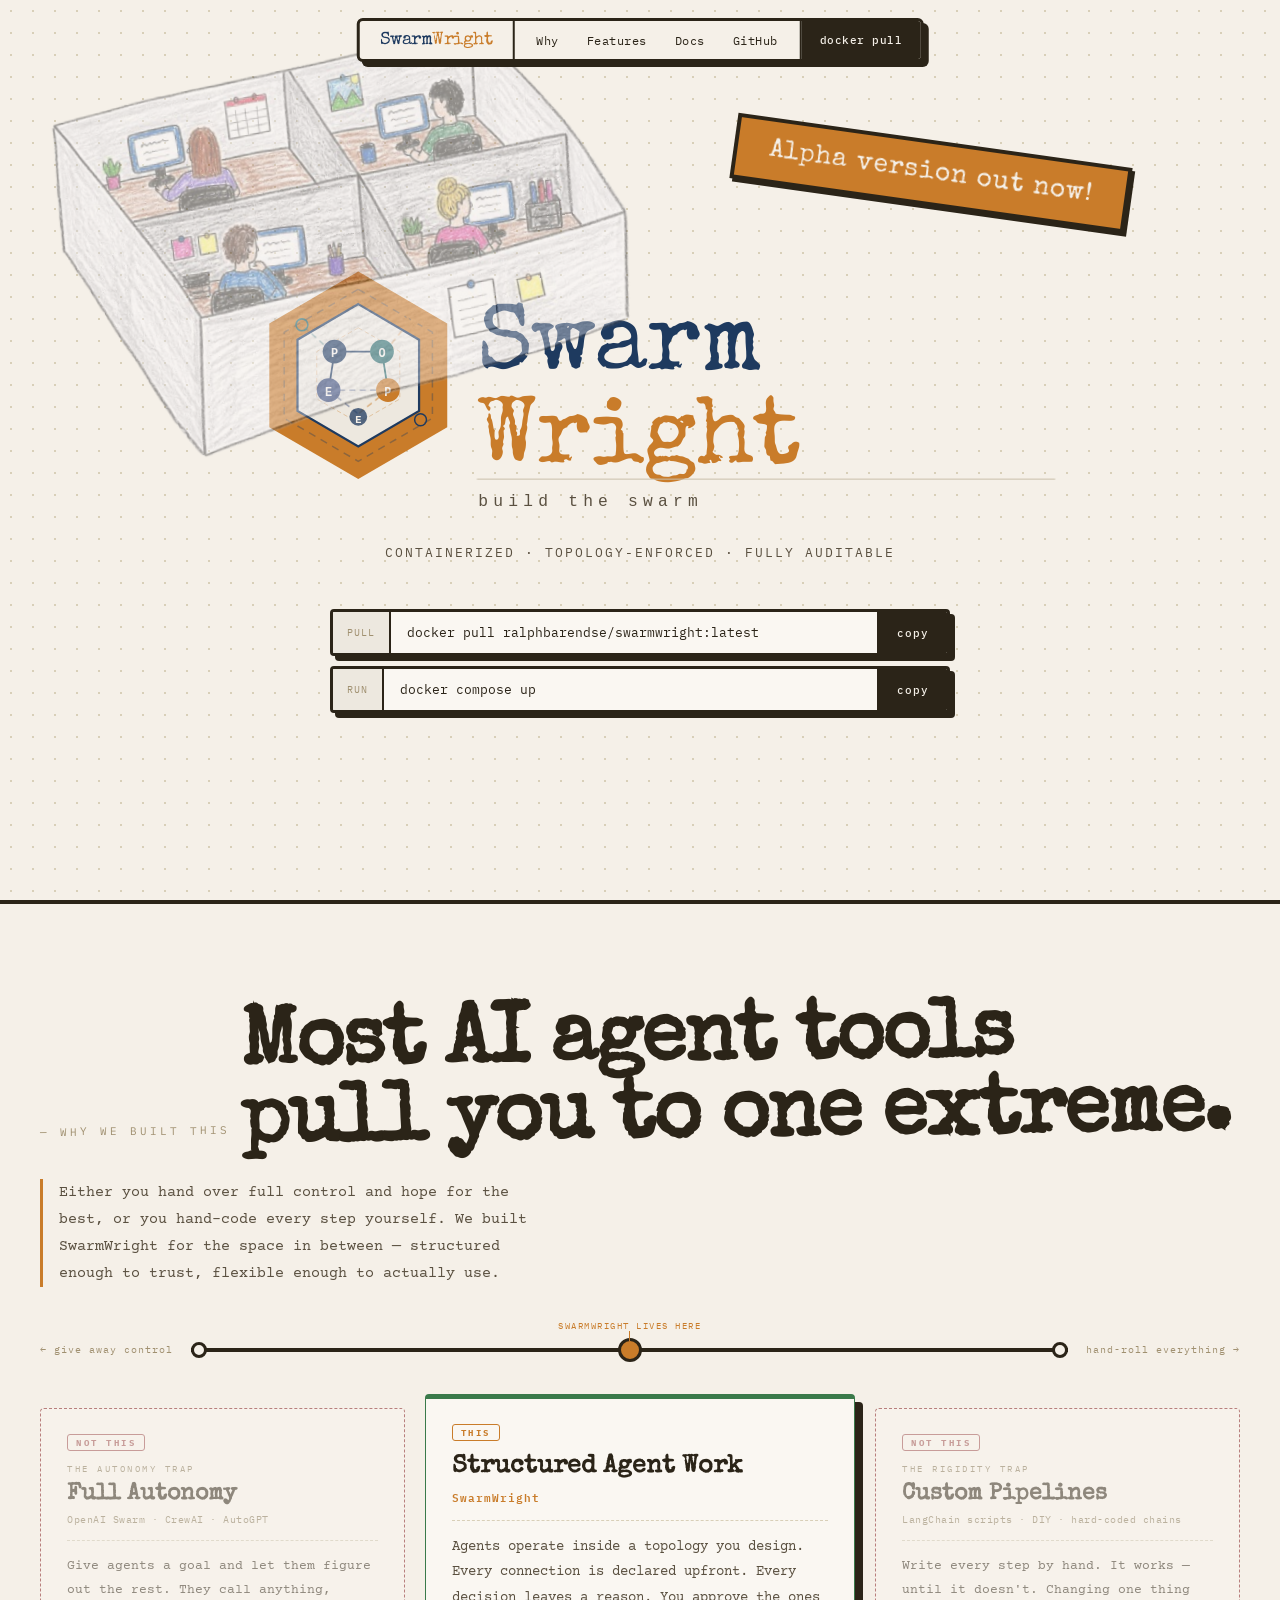
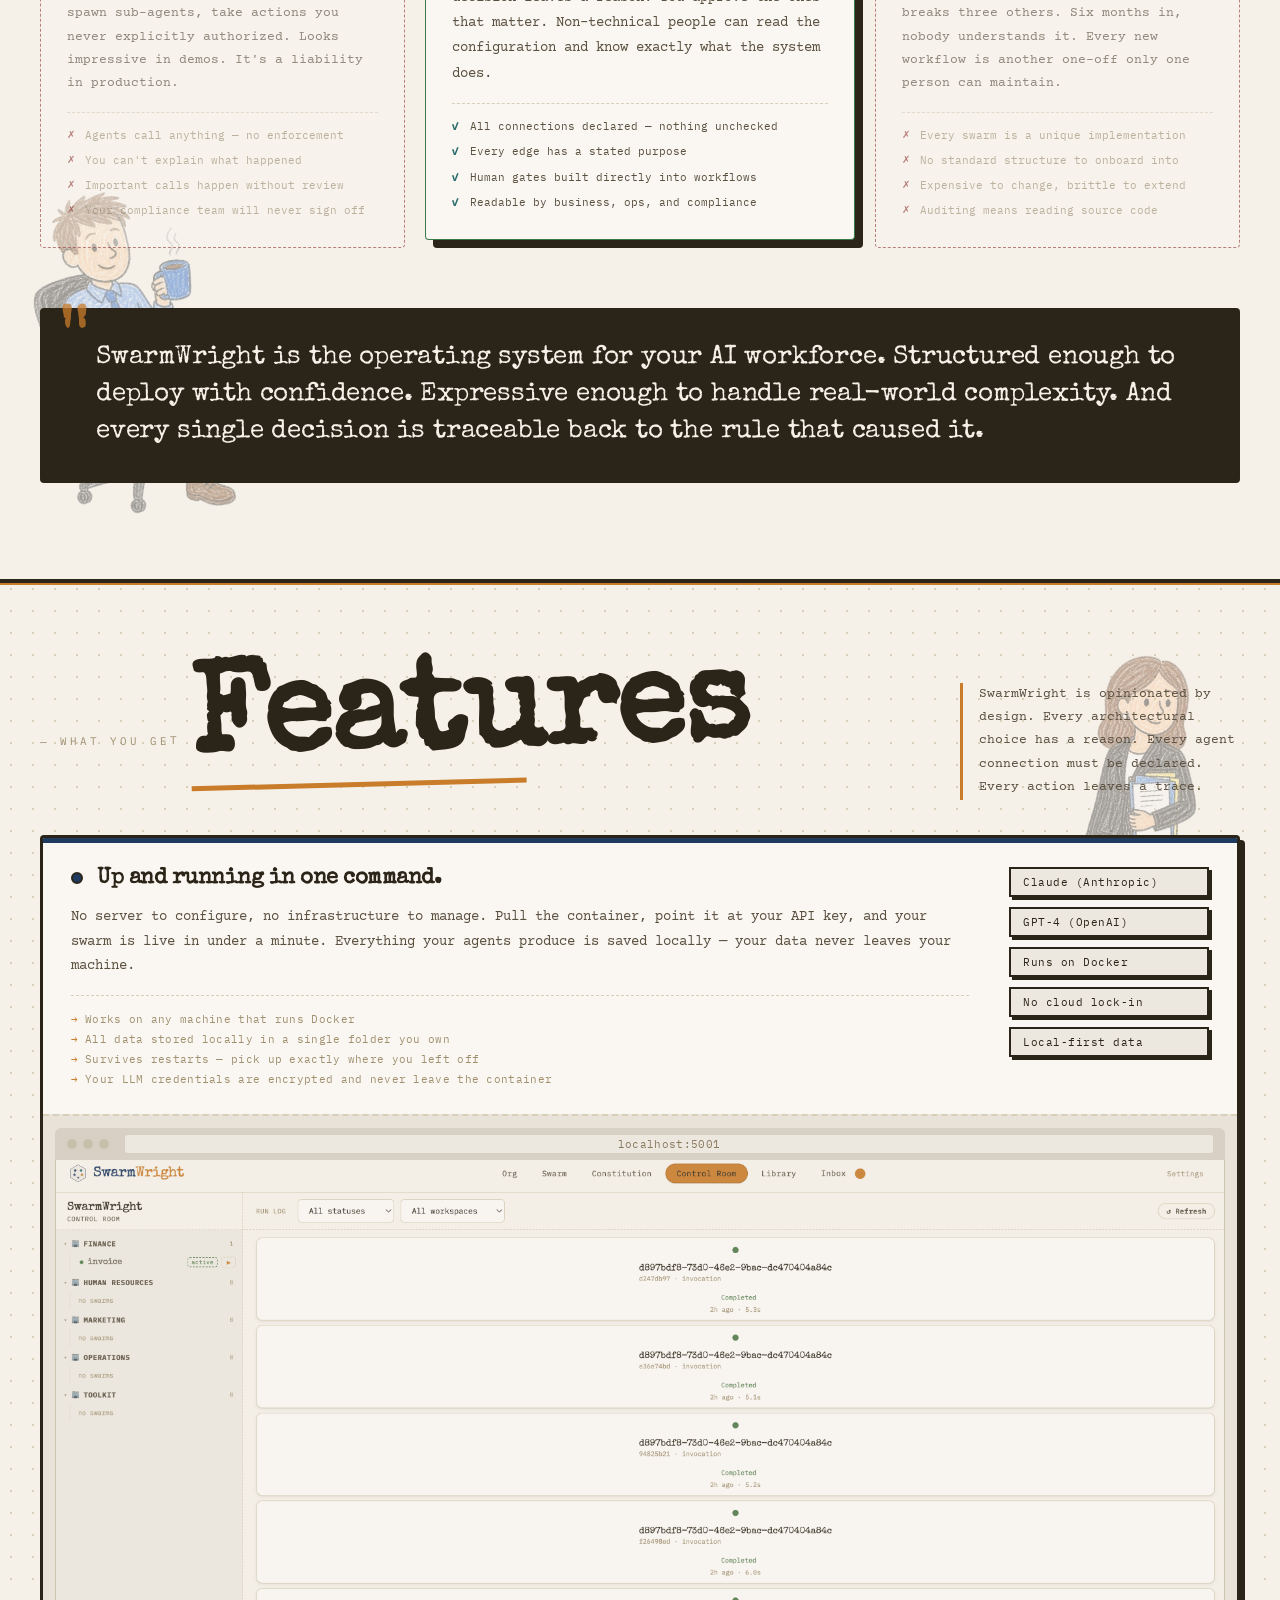
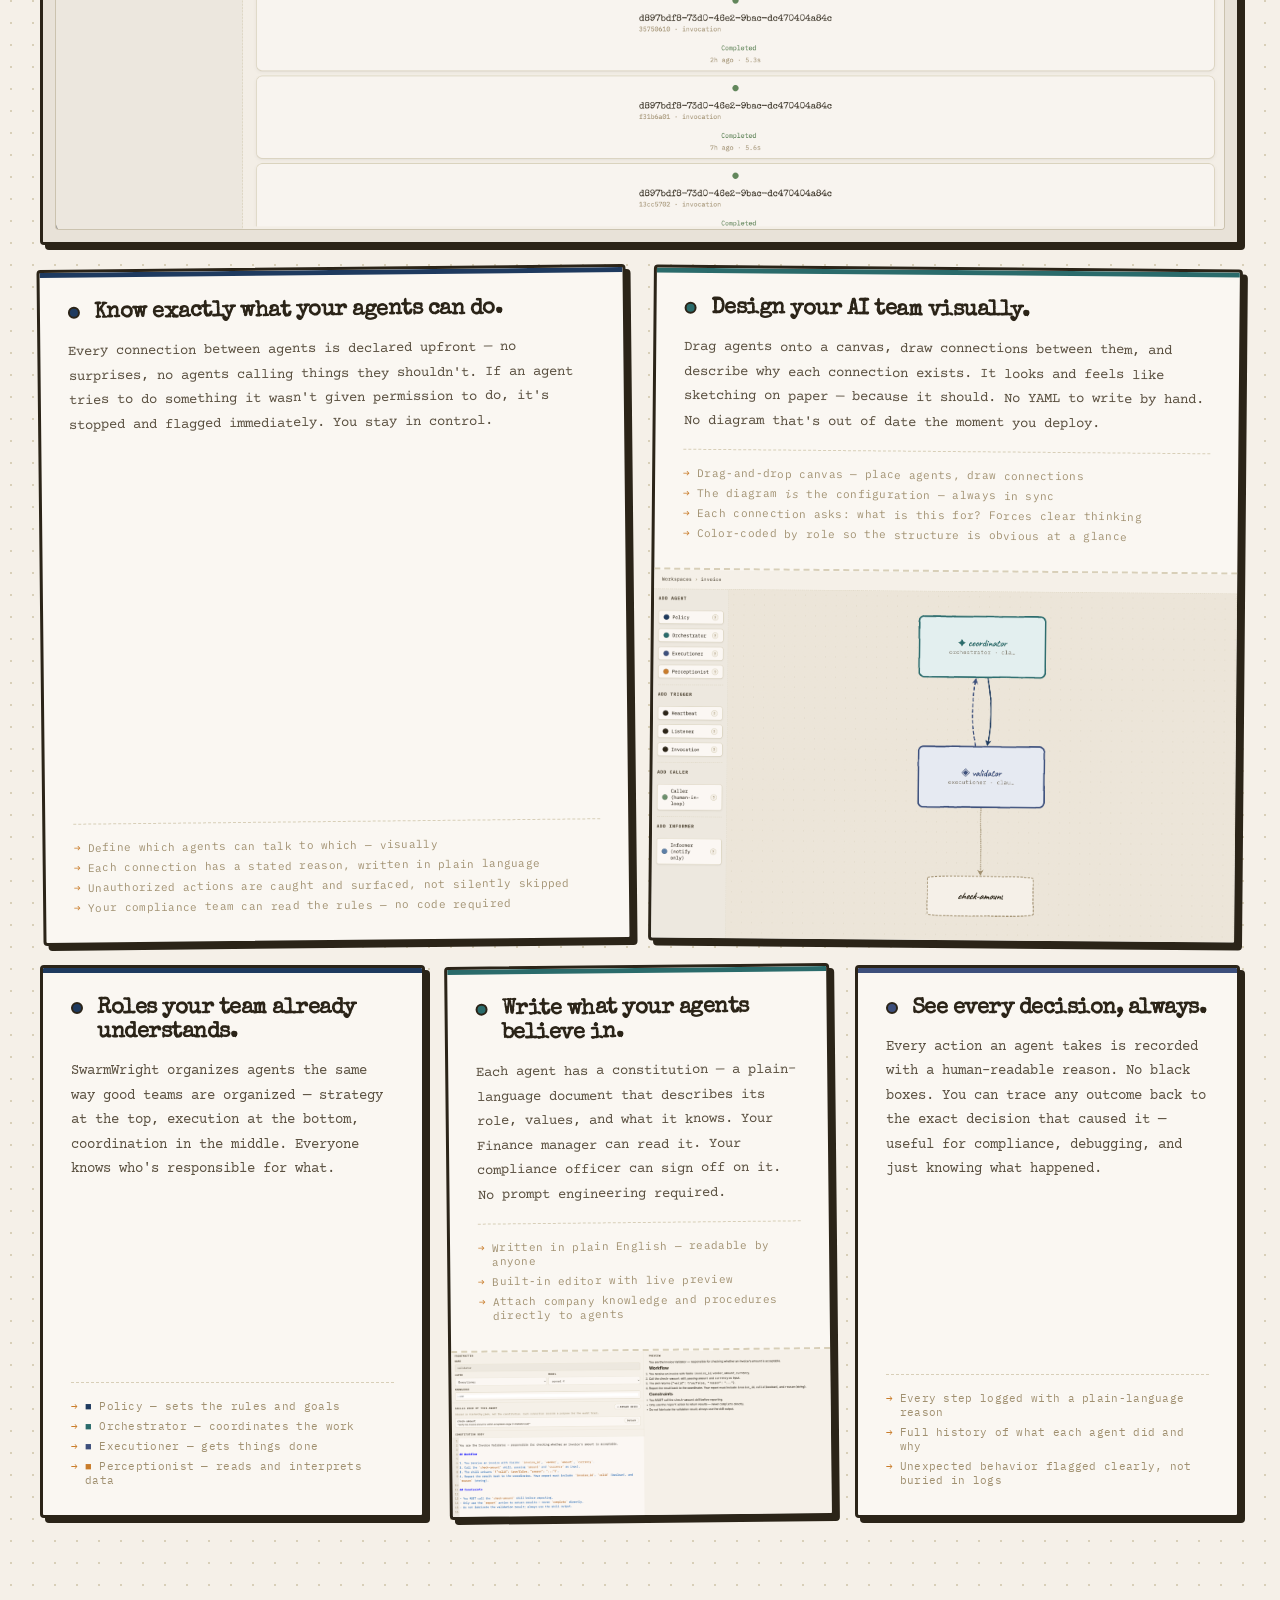
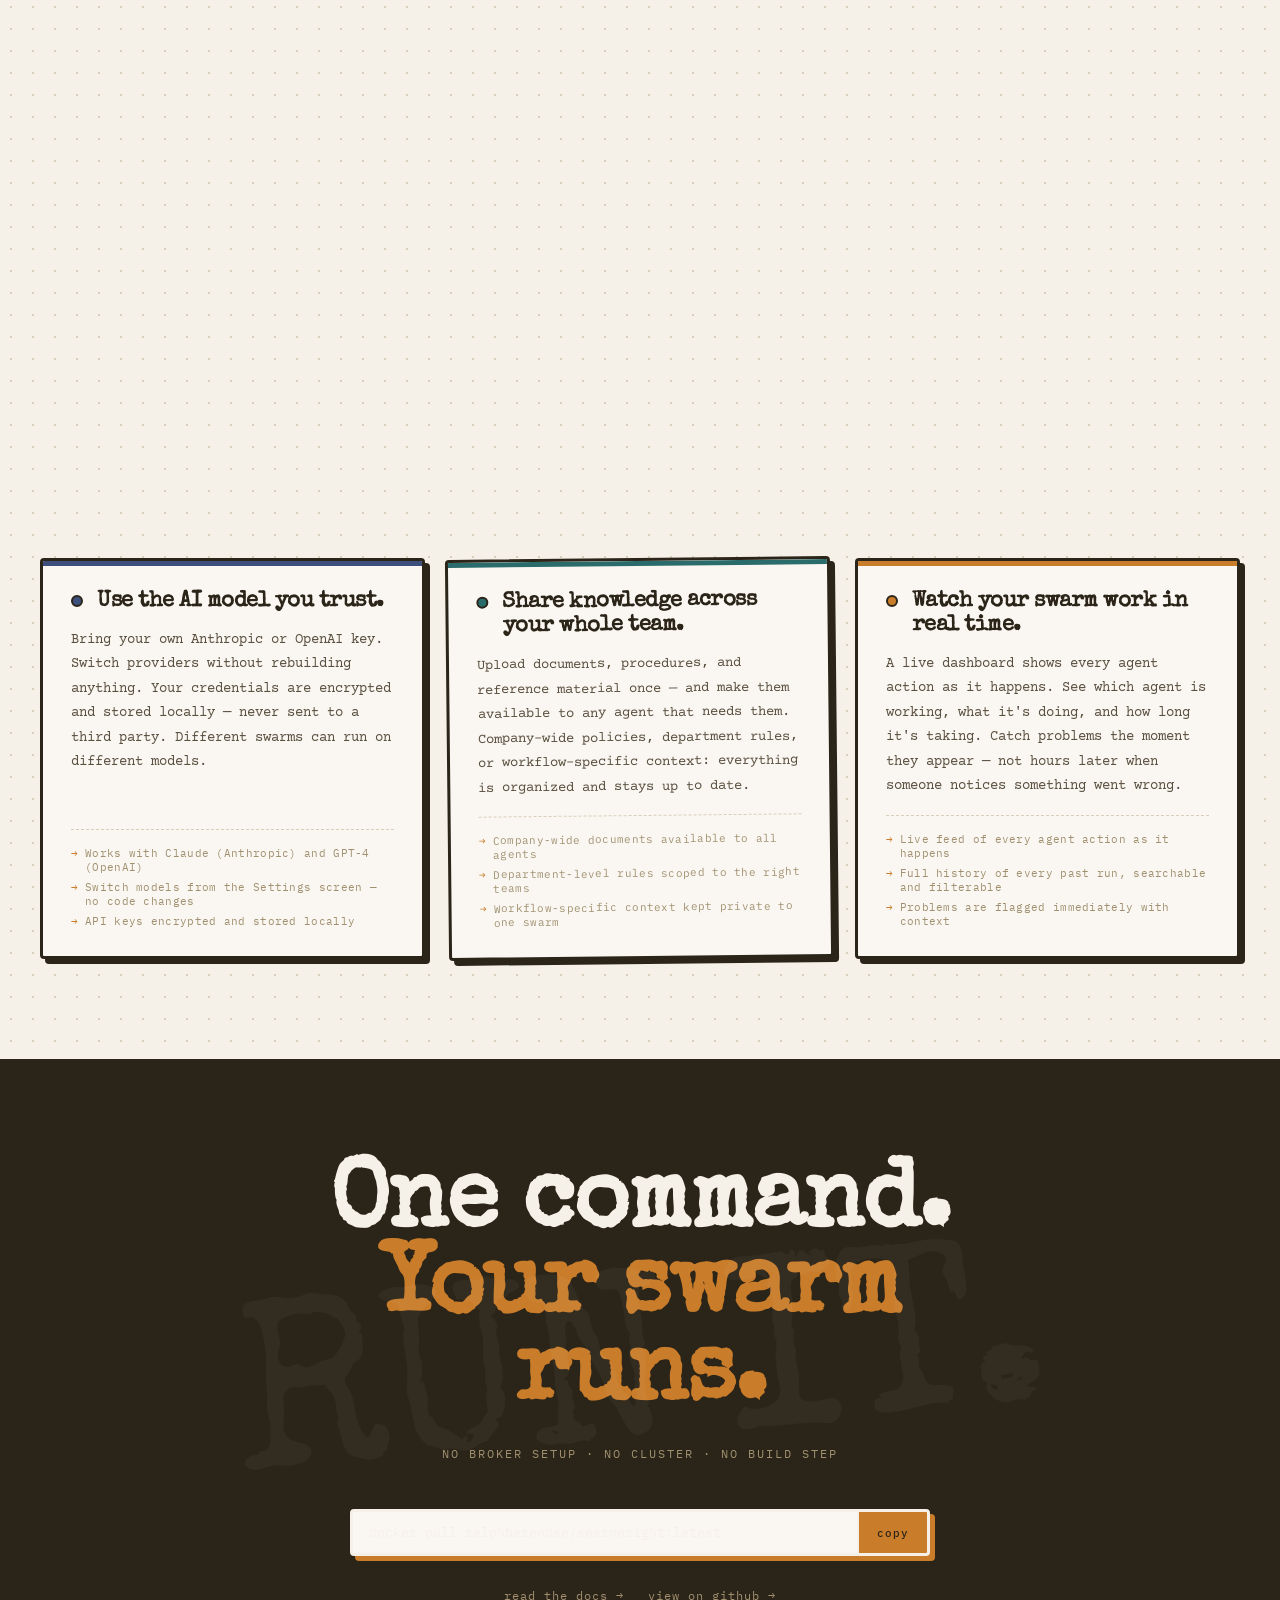
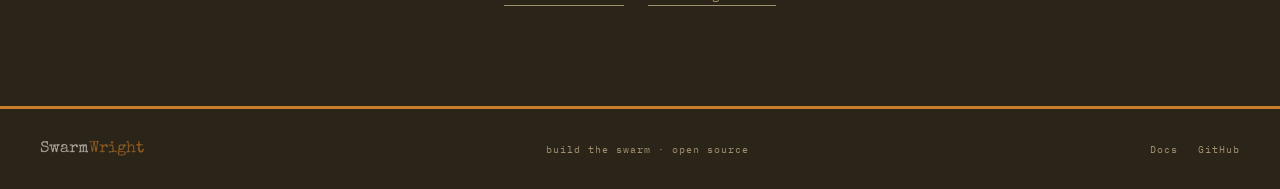
==== commit 8fec97e2: "Add Google Analytics tag to landing page and docs" ====
--- a/landingpage_swarmwright/index.html
+++ b/landingpage_swarmwright/index.html
@@ -34,6 +34,15 @@
     "url": "https://github.com/ralphbarendse/swarmwright",
     "offers": { "@type": "Offer", "price": "0", "priceCurrency": "USD" }
   }
+  </script>
+
+  <!-- Google tag (gtag.js) -->
+  <script async src="https://www.googletagmanager.com/gtag/js?id=G-XMPXBGXR6L"></script>
+  <script>
+    window.dataLayer = window.dataLayer || [];
+    function gtag(){dataLayer.push(arguments);}
+    gtag('js', new Date());
+    gtag('config', 'G-XMPXBGXR6L');
   </script>
 
   <link rel="icon" type="image/x-icon" href="favicon.ico">
